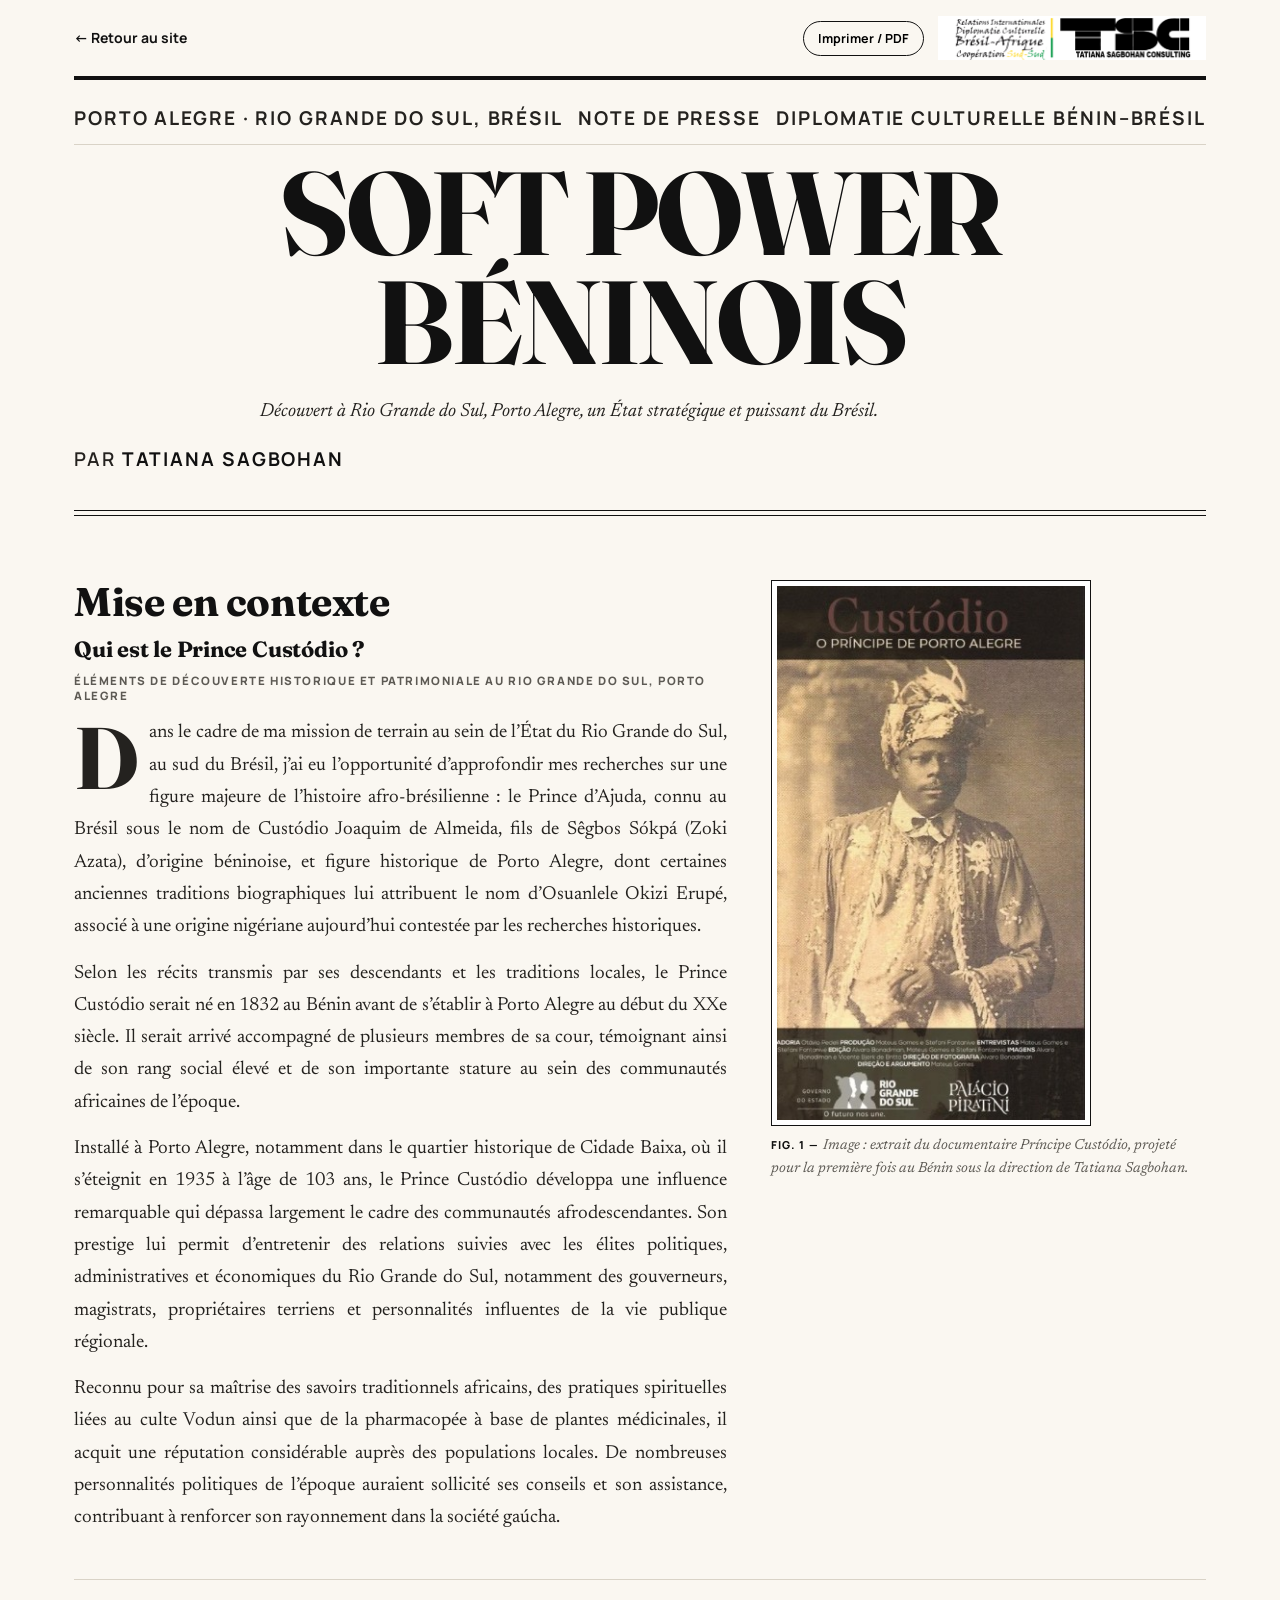
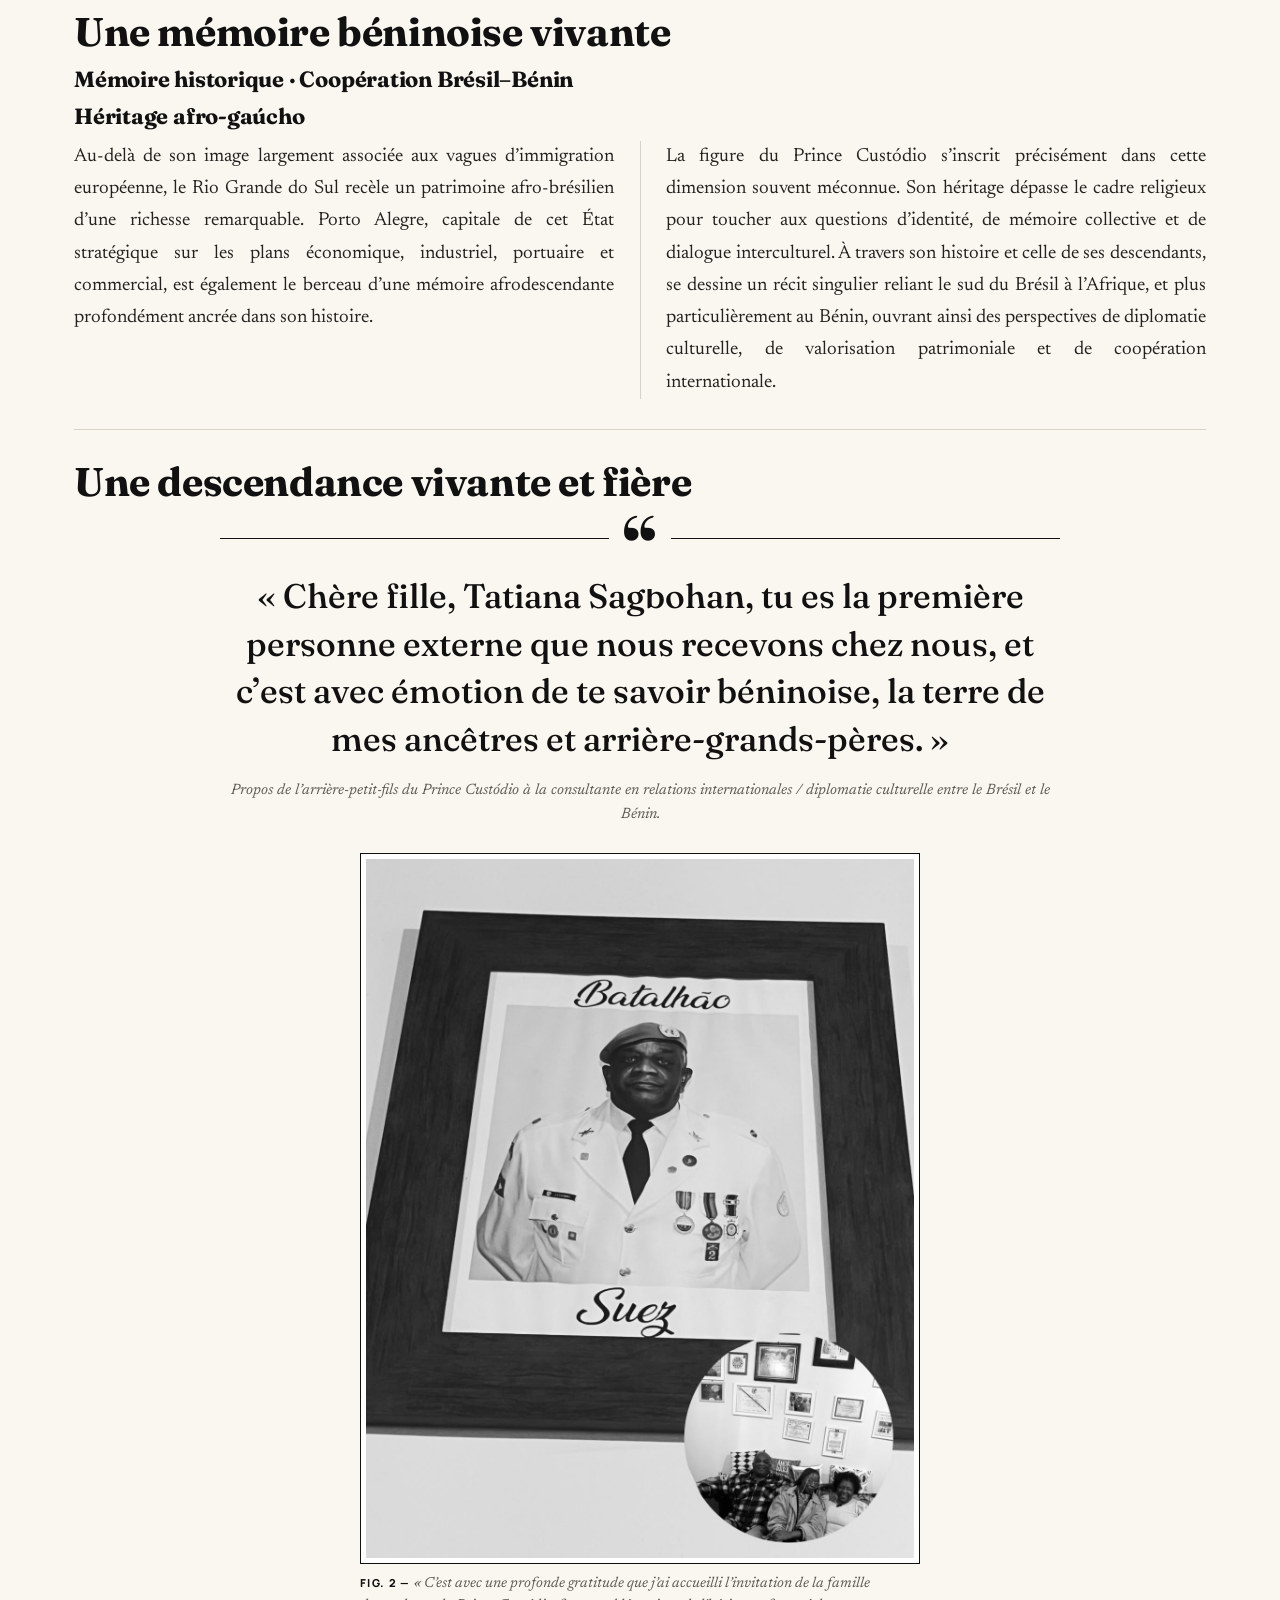
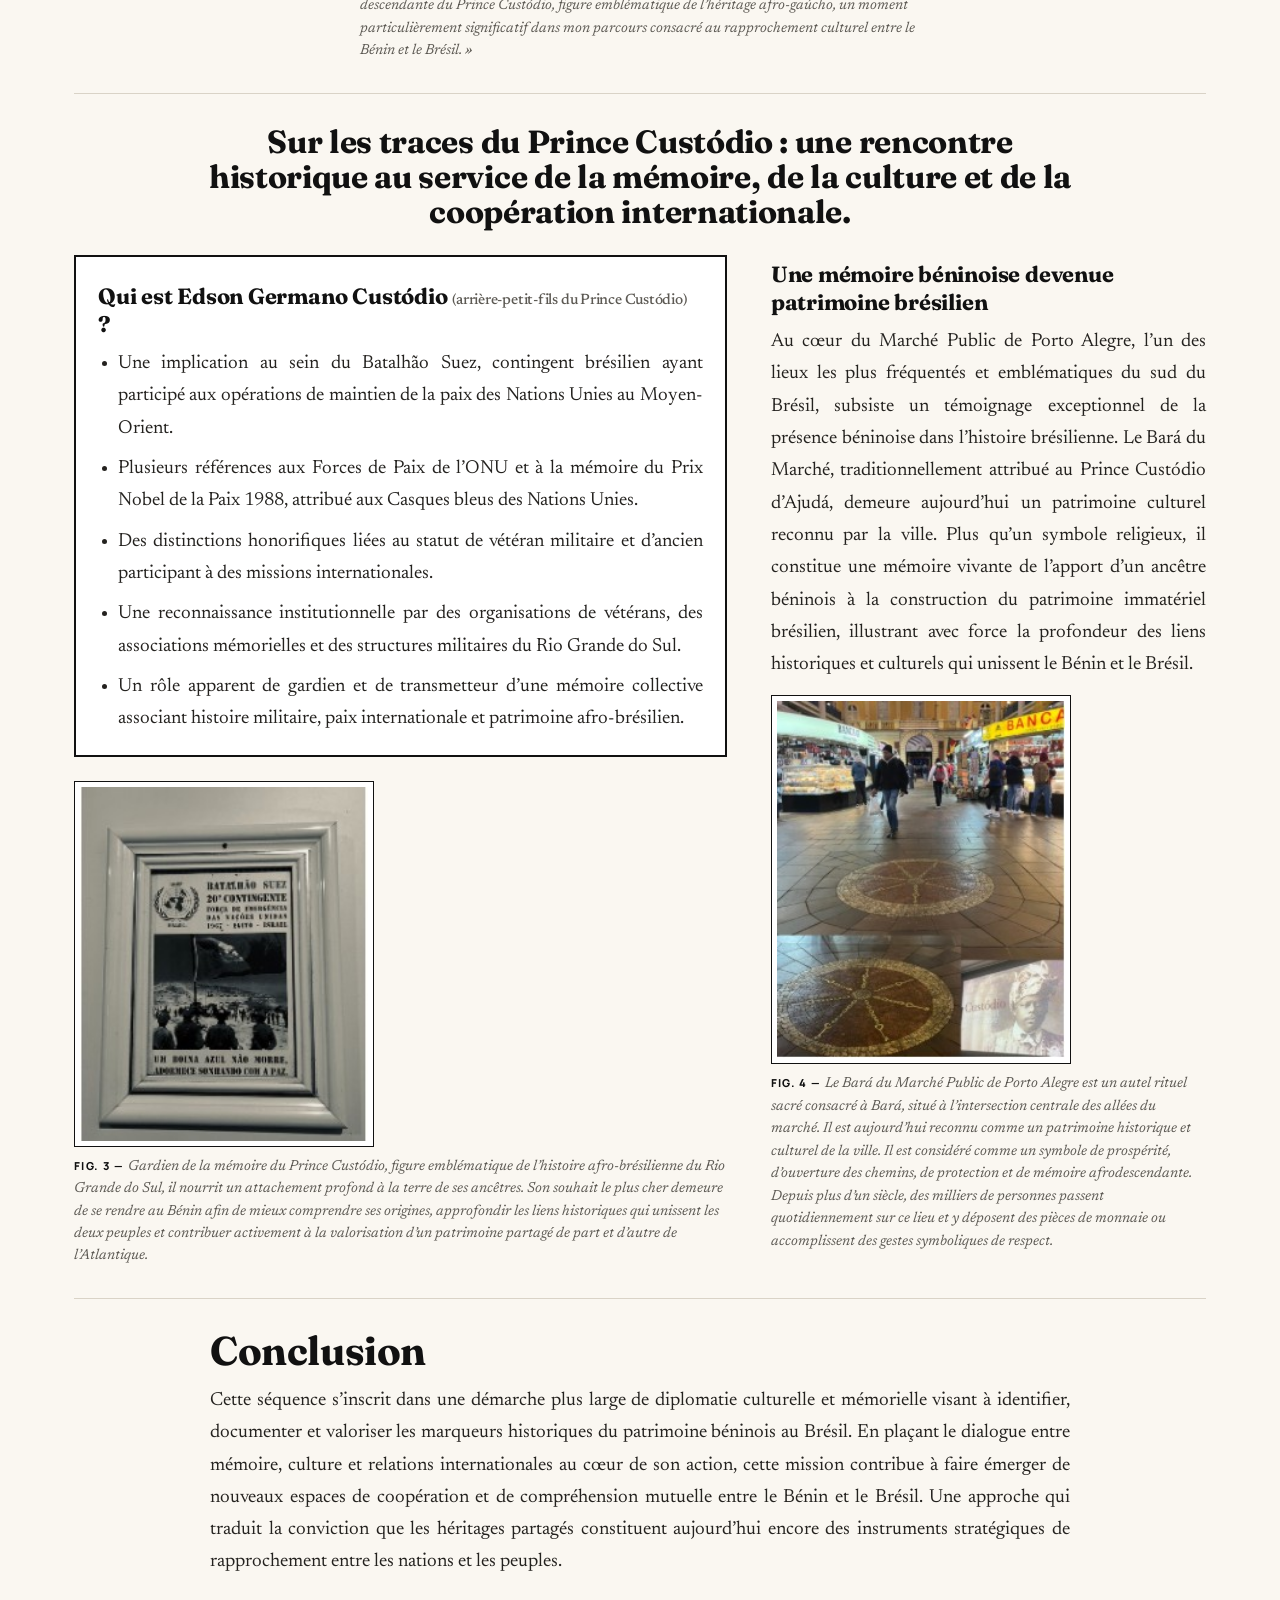
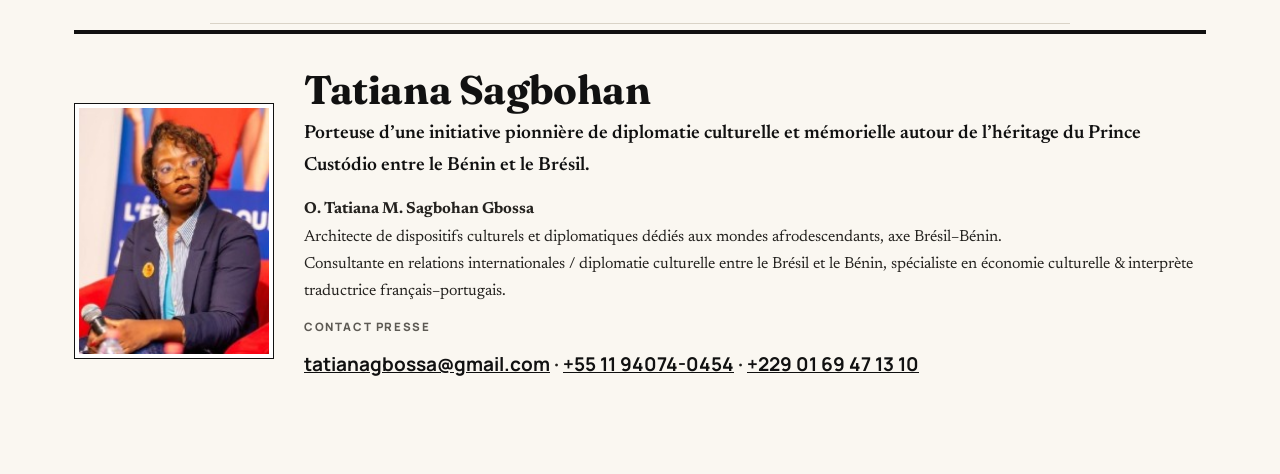
==== site/note-soft-power-beninois.html @ ebc2f32f "Site : logos partenaires, portraits et note de presse - Partenariats : section restructurée (FinAB e" ====
<!doctype html>
<html lang="fr">
<head>
<meta charset="utf-8">
<meta name="viewport" content="width=device-width,initial-scale=1">
<title>Soft power béninois — Note de presse · Tatiana Sagbohan Consulting</title>
<meta name="description" content="Découvert à Rio Grande do Sul, Porto Alegre, un État stratégique et puissant du Brésil : sur les traces du Prince Custódio d’Ajudá.">
<link rel="icon" href="assets/logo.png">
<link rel="preconnect" href="https://fonts.googleapis.com">
<link rel="preconnect" href="https://fonts.gstatic.com" crossorigin>
<link href="https://fonts.googleapis.com/css2?family=Fraunces:opsz,wght@9..144,500;9..144,700&family=Manrope:wght@400;500;600;700;800&family=Newsreader:ital,opsz,wght@0,6..72,400;0,6..72,500;0,6..72,600;1,6..72,400&display=swap" rel="stylesheet">
<link rel="stylesheet" href="style.css">
<link rel="stylesheet" href="note.css">
</head>
<body class="paper-page">
<div id="rp"></div>
<div class="paper-bar">
  <a href="index.html#notes" class="back">← Retour au site</a>
  <button type="button" class="pdf" onclick="window.print()">Imprimer / PDF</button>
  <a href="index.html" class="logo"><img src="assets/logo.png" alt="Tatiana Sagbohan Consulting"></a>
</div>

<main class="paper">
  <div class="p-head">
    <p class="p-dateline"><span>Porto Alegre · Rio Grande do Sul, Brésil</span><span>Note de presse</span><span>Diplomatie culturelle Bénin–Brésil</span></p>
    <h1>Soft power béninois</h1>
    <p class="p-sub">Découvert à Rio Grande do Sul, Porto Alegre, un État stratégique et puissant du Brésil.</p>
    <p class="p-by">Par <b>Tatiana Sagbohan</b></p>
  </div>

  <section class="p-sec p-split">
    <div class="p-col">
      <h2>Mise en contexte</h2>
      <h3>Qui est le Prince Custódio ?</h3>
      <p class="p-label">Éléments de découverte historique et patrimoniale au Rio Grande do Sul, Porto Alegre</p>
      <p>Dans le cadre de ma mission de terrain au sein de l’État du Rio Grande do Sul, au sud du Brésil, j’ai eu l’opportunité d’approfondir mes recherches sur une figure majeure de l’histoire afro-brésilienne : le Prince d’Ajuda, connu au Brésil sous le nom de Custódio Joaquim de Almeida, fils de Sêgbos Sókpá (Zoki Azata), d’origine béninoise, et figure historique de Porto Alegre, dont certaines anciennes traditions biographiques lui attribuent le nom d’Osuanlele Okizi Erupé, associé à une origine nigériane aujourd’hui contestée par les recherches historiques.</p>
      <p>Selon les récits transmis par ses descendants et les traditions locales, le Prince Custódio serait né en 1832 au Bénin avant de s’établir à Porto Alegre au début du XXe siècle. Il serait arrivé accompagné de plusieurs membres de sa cour, témoignant ainsi de son rang social élevé et de son importante stature au sein des communautés africaines de l’époque.</p>
      <p>Installé à Porto Alegre, notamment dans le quartier historique de Cidade Baixa, où il s’éteignit en 1935 à l’âge de 103 ans, le Prince Custódio développa une influence remarquable qui dépassa largement le cadre des communautés afrodescendantes. Son prestige lui permit d’entretenir des relations suivies avec les élites politiques, administratives et économiques du Rio Grande do Sul, notamment des gouverneurs, magistrats, propriétaires terriens et personnalités influentes de la vie publique régionale.</p>
      <p>Reconnu pour sa maîtrise des savoirs traditionnels africains, des pratiques spirituelles liées au culte Vodun ainsi que de la pharmacopée à base de plantes médicinales, il acquit une réputation considérable auprès des populations locales. De nombreuses personnalités politiques de l’époque auraient sollicité ses conseils et son assistance, contribuant à renforcer son rayonnement dans la société gaúcha.</p>
    </div>
    <figure class="p-fig">
      <img src="assets/img/presse/custodio-affiche.jpg" style="max-width:320px" alt="Affiche du documentaire « Custódio, o Príncipe de Porto Alegre »">
      <figcaption>Image : extrait du documentaire <em>Príncipe Custódio</em>, projeté pour la première fois au Bénin sous la direction de Tatiana Sagbohan.</figcaption>
    </figure>
  </section>

  <section class="p-sec">
    <h2>Une mémoire béninoise vivante</h2>
    <h3>Mémoire historique · Coopération Brésil–Bénin</h3>
    <h3>Héritage afro-gaúcho</h3>
    <div class="p-cols2">
      <p>Au-delà de son image largement associée aux vagues d’immigration européenne, le Rio Grande do Sul recèle un patrimoine afro-brésilien d’une richesse remarquable. Porto Alegre, capitale de cet État stratégique sur les plans économique, industriel, portuaire et commercial, est également le berceau d’une mémoire afrodescendante profondément ancrée dans son histoire.</p>
      <p>La figure du Prince Custódio s’inscrit précisément dans cette dimension souvent méconnue. Son héritage dépasse le cadre religieux pour toucher aux questions d’identité, de mémoire collective et de dialogue interculturel. À travers son histoire et celle de ses descendants, se dessine un récit singulier reliant le sud du Brésil à l’Afrique, et plus particulièrement au Bénin, ouvrant ainsi des perspectives de diplomatie culturelle, de valorisation patrimoniale et de coopération internationale.</p>
    </div>
  </section>

  <section class="p-sec p-quote-sec">
    <h2>Une descendance vivante et fière</h2>
    <blockquote>
      « Chère fille, Tatiana Sagbohan, tu es la première personne externe que nous recevons chez nous, et c’est avec émotion de te savoir béninoise, la terre de mes ancêtres et arrière-grands-pères. »
      <cite>Propos de l’arrière-petit-fils du Prince Custódio à la consultante en relations internationales / diplomatie culturelle entre le Brésil et le Bénin.</cite>
    </blockquote>
    <figure class="p-fig wide">
      <img src="assets/img/presse/batalhao-suez.jpg" alt="Portrait du Batalhão Suez et famille descendante du Prince Custódio">
      <figcaption>« C’est avec une profonde gratitude que j’ai accueilli l’invitation de la famille descendante du Prince Custódio, figure emblématique de l’héritage afro-gaúcho, un moment particulièrement significatif dans mon parcours consacré au rapprochement culturel entre le Bénin et le Brésil. »</figcaption>
    </figure>
  </section>

  <section class="p-sec">
    <h2 class="long">Sur les traces du Prince Custódio : une rencontre historique au service de la mémoire, de la culture et de la coopération internationale.</h2>
    <div class="p-split">
      <div class="p-col"><div class="p-box">
        <h3>Qui est Edson Germano Custódio <small>(arrière-petit-fils du Prince Custódio)</small> ?</h3>
        <ul>
          <li>Une implication au sein du Batalhão Suez, contingent brésilien ayant participé aux opérations de maintien de la paix des Nations Unies au Moyen-Orient.</li>
          <li>Plusieurs références aux Forces de Paix de l’ONU et à la mémoire du Prix Nobel de la Paix 1988, attribué aux Casques bleus des Nations Unies.</li>
          <li>Des distinctions honorifiques liées au statut de vétéran militaire et d’ancien participant à des missions internationales.</li>
          <li>Une reconnaissance institutionnelle par des organisations de vétérans, des associations mémorielles et des structures militaires du Rio Grande do Sul.</li>
          <li>Un rôle apparent de gardien et de transmetteur d’une mémoire collective associant histoire militaire, paix internationale et patrimoine afro-brésilien.</li>
        </ul></div>
        <figure class="p-fig">
          <img src="assets/img/presse/bara-cadre.jpg" style="max-width:300px" alt="Cadre du Batalhão Suez, 20e contingent, Force d’urgence des Nations Unies">
          <figcaption>Gardien de la mémoire du Prince Custódio, figure emblématique de l’histoire afro-brésilienne du Rio Grande do Sul, il nourrit un attachement profond à la terre de ses ancêtres. Son souhait le plus cher demeure de se rendre au Bénin afin de mieux comprendre ses origines, approfondir les liens historiques qui unissent les deux peuples et contribuer activement à la valorisation d’un patrimoine partagé de part et d’autre de l’Atlantique.</figcaption>
        </figure>
      </div>
      <div class="p-col">
        <h3>Une mémoire béninoise devenue patrimoine brésilien</h3>
        <p>Au cœur du Marché Public de Porto Alegre, l’un des lieux les plus fréquentés et emblématiques du sud du Brésil, subsiste un témoignage exceptionnel de la présence béninoise dans l’histoire brésilienne. Le Bará du Marché, traditionnellement attribué au Prince Custódio d’Ajudá, demeure aujourd’hui un patrimoine culturel reconnu par la ville. Plus qu’un symbole religieux, il constitue une mémoire vivante de l’apport d’un ancêtre béninois à la construction du patrimoine immatériel brésilien, illustrant avec force la profondeur des liens historiques et culturels qui unissent le Bénin et le Brésil.</p>
        <figure class="p-fig">
          <img src="assets/img/presse/marche-porto-alegre.jpg" style="max-width:300px" alt="Sol du Marché Public de Porto Alegre, au centre duquel se trouve le Bará">
          <figcaption>Le Bará du Marché Public de Porto Alegre est un autel rituel sacré consacré à Bará, situé à l’intersection centrale des allées du marché. Il est aujourd’hui reconnu comme un patrimoine historique et culturel de la ville. Il est considéré comme un symbole de prospérité, d’ouverture des chemins, de protection et de mémoire afrodescendante. Depuis plus d’un siècle, des milliers de personnes passent quotidiennement sur ce lieu et y déposent des pièces de monnaie ou accomplissent des gestes symboliques de respect.</figcaption>
        </figure>
      </div>
    </div>
  </section>

  <section class="p-sec p-concl">
    <h2>Conclusion</h2>
    <p>Cette séquence s’inscrit dans une démarche plus large de diplomatie culturelle et mémorielle visant à identifier, documenter et valoriser les marqueurs historiques du patrimoine béninois au Brésil. En plaçant le dialogue entre mémoire, culture et relations internationales au cœur de son action, cette mission contribue à faire émerger de nouveaux espaces de coopération et de compréhension mutuelle entre le Bénin et le Brésil. Une approche qui traduit la conviction que les héritages partagés constituent aujourd’hui encore des instruments stratégiques de rapprochement entre les nations et les peuples.</p>
  </section>

  <div class="p-sign">
    <img src="assets/img/presse/tatiana-portrait.jpg" alt="Tatiana Sagbohan">
    <div>
      <h2>Tatiana Sagbohan</h2>
      <p class="p-role">Porteuse d’une initiative pionnière de diplomatie culturelle et mémorielle autour de l’héritage du Prince Custódio entre le Bénin et le Brésil.</p>
      <p class="p-bio"><b>O. Tatiana M. Sagbohan Gbossa</b><br>
      Architecte de dispositifs culturels et diplomatiques dédiés aux mondes afrodescendants, axe Brésil–Bénin.<br>
      Consultante en relations internationales / diplomatie culturelle entre le Brésil et le Bénin, spécialiste en économie culturelle &amp; interprète traductrice français–portugais.</p>
      <p class="p-label">Contact presse</p>
      <p class="p-contact"><a href="mailto:tatianagbossa@gmail.com">tatianagbossa@gmail.com</a> · <a href="tel:+5511940740454">+55 11 94074-0454</a> · <a href="tel:+2290169471310">+229 01 69 47 13 10</a></p>
    </div>
  </div>
</main>
<div id="lb" hidden><img alt=""><button type="button" aria-label="Fermer">×</button></div>
<script>
(function(){
  var lb=document.getElementById('lb'),im=lb.querySelector('img');
  document.querySelectorAll('.p-fig img').forEach(function(i){
    i.addEventListener('click',function(){im.src=i.src;im.alt=i.alt;lb.hidden=false;document.body.style.overflow='hidden';});
  });
  function close(){lb.hidden=true;document.body.style.overflow='';}
  lb.addEventListener('click',close);
  addEventListener('keydown',function(e){if(e.key==='Escape')close();});
  var rp=document.getElementById('rp');
  addEventListener('scroll',function(){var h=document.documentElement;rp.style.width=(h.scrollTop/(h.scrollHeight-h.clientHeight)*100)+'%';},{passive:true});
})();
</script>
</body>
</html>
---- site/style.css ----
/* ── Palette : noir & blanc ──────────────────────────────────
   --gold / --on-gold : accent sur fond sombre     --acc / --on-acc : accent selon le contexte
   -------------------------------------------------------------------------- */
:root{
 --ink:#0a0a0a;--forest:#0a0a0a;--forest2:#000;
 --gold:#fff;--on-gold:#0a0a0a;
 --acc-l:#0a0a0a;--on-acc-l:#fff;
 --acc:var(--acc-l);--on-acc:var(--on-acc-l);
 --green:#3b3b3b;
 --ivory:#fff;--tint:#f3f3f3;--muted:#5a5a5a;--line:#e3e3e3;
 --soft:#d4d4d4;--soft2:#b9b9b9;--soft3:#a3a3a3;--line-dark:#262626;
 --veil:0,0,0;--hdr:rgba(255,255,255,.92);--hov:#e8e8e8;
 --atl1:#f4f4f4;--atl2:#dcdcdc;--glow:rgba(0,0,0,.4);--focus:rgba(0,0,0,.12);
 --r:22px;--shadow:0 20px 50px -20px rgba(0,0,0,.38)
}
/* contextes sombres : l'accent devient clair */
.hero,section.dark,.vision,.contact,footer,header:not(.solid){--acc:var(--gold);--on-acc:var(--on-gold)}
form{--acc:var(--acc-l);--on-acc:var(--on-acc-l)}

*{box-sizing:border-box;margin:0;padding:0}
html{scroll-behavior:smooth}
body{font-family:'Manrope',system-ui,sans-serif;background:var(--ivory);color:var(--ink);line-height:1.7;font-size:17px;overflow-x:hidden}
h1,h2,h3{font-family:'Fraunces',Georgia,serif;font-weight:700;line-height:1.1;letter-spacing:-.01em}
a{color:inherit}img{display:block;max-width:100%}
[data-lucide],.lucide{width:1.15em;height:1.15em;stroke-width:1.8;flex:none}
.wrap{max-width:1180px;margin:0 auto;padding:0 24px}
#progress{position:fixed;top:0;left:0;height:3px;width:0;background:#fff;mix-blend-mode:difference;z-index:100}

/* header */
header{position:fixed;top:0;left:0;right:0;z-index:90;transition:.35s}
header .bar{display:flex;align-items:center;justify-content:space-between;gap:12px;max-width:1440px;margin:0 auto;padding:16px 24px;transition:.35s}
header .logo{flex:none;display:block}
header .logo img{height:42px;width:auto;max-width:none;object-fit:contain;background:#fff;padding:5px 10px;border-radius:10px;transition:.35s}
header.solid{background:var(--hdr);backdrop-filter:blur(14px);box-shadow:0 1px 0 var(--line)}
header.solid .bar{padding-top:8px;padding-bottom:8px}
header nav ul{display:flex;gap:0;list-style:none}
header nav a{display:block;white-space:nowrap;text-decoration:none;font-size:13px;font-weight:600;padding:8px 8px;border-radius:30px;color:#fff;transition:.25s}
header.solid nav a{color:var(--ink)}
header nav a:hover{background:var(--acc);color:var(--on-acc)}
header .right{display:flex;align-items:center;gap:12px;flex:none}
.lang{display:flex;background:rgba(255,255,255,.14);border-radius:30px;padding:3px}
header.solid .lang{background:var(--tint)}
.lang button{border:0;background:none;padding:5px 11px;border-radius:30px;font:700 12px 'Manrope';cursor:pointer;color:#fff;transition:.25s}
header.solid .lang button{color:var(--ink)}
.lang button.on{background:var(--acc);color:var(--on-acc)!important}
.menu-btn{display:none;border:0;background:var(--acc);color:var(--on-acc);width:40px;height:40px;border-radius:12px;cursor:pointer;align-items:center;justify-content:center}

/* buttons */
.btn{display:inline-flex;align-items:center;gap:10px;padding:15px 28px;border-radius:50px;font-weight:700;font-size:15px;text-decoration:none;border:2px solid transparent;cursor:pointer;font-family:inherit;transition:.3s;margin:0 10px 10px 0}
.btn.sm{padding:9px 18px;font-size:13px;margin:0}
.btn.gold{background:var(--acc);color:var(--on-acc)}
.btn.gold:hover{transform:translateY(-3px);box-shadow:0 12px 28px -8px var(--glow)}
.btn.gold:hover [data-lucide="arrow-right"]{transform:translateX(4px)}
.btn [data-lucide]{transition:.3s}
.btn.ghost{border-color:rgba(255,255,255,.4);color:#fff}
.btn.ghost:hover{background:#fff;color:#0a0a0a}
.btn.line{border-color:var(--ink);color:var(--ink)}
.btn.line:hover{background:var(--ink);color:#fff}

/* reveal */
.rv{opacity:0;transform:translateY(34px);transition:opacity .9s cubic-bezier(.2,.7,.2,1),transform .9s cubic-bezier(.2,.7,.2,1)}
.rv.in{opacity:1;transform:none}
.d1{transition-delay:.12s}.d2{transition-delay:.24s}.d3{transition-delay:.36s}.d4{transition-delay:.48s}

/* crédits photo */
.credit{position:absolute;right:10px;bottom:10px;z-index:3;display:inline-flex;gap:6px;align-items:center;max-width:calc(100% - 20px);padding:4px 10px;border-radius:20px;background:rgba(0,0,0,.66);color:#fff;font:600 11px/1.35 'Manrope';backdrop-filter:blur(4px);pointer-events:none}
.credit [data-lucide]{width:12px;height:12px}
/* crédit pas encore renseigné : badge masqué (à compléter quand la cliente fournit le crédit) */
.credit.todo-cr{display:none}
.credit.corner{right:18px;bottom:14px}

/* hero */
.hero{position:relative;min-height:100vh;background:linear-gradient(105deg,rgba(var(--veil),.96) 0%,rgba(var(--veil),.88) 55%,rgba(var(--veil),.74) 100%),url(assets/img/tatiana-assise.jpg) center 8%/cover no-repeat;color:#fff;display:flex;align-items:center;padding:130px 0 90px;overflow:hidden}
.hero .blob{position:absolute;border-radius:50%;filter:blur(70px);opacity:.5;animation:float 14s ease-in-out infinite}
.blob.b1{width:420px;height:420px;background:var(--gold);left:-120px;top:20%;opacity:.14}
.blob.b2{width:360px;height:360px;background:var(--green);right:-80px;bottom:-60px;animation-delay:-6s;opacity:.35}
.grain{position:absolute;inset:0;background-image:radial-gradient(rgba(255,255,255,.06) 1px,transparent 1px);background-size:26px 26px;mask-image:linear-gradient(#000,transparent 85%)}
.hero-grid{position:relative;display:grid;grid-template-columns:1fr 1fr;gap:50px;align-items:center}
.kick{display:inline-flex;align-items:center;gap:10px;background:rgba(255,255,255,.1);border:1px solid rgba(255,255,255,.2);padding:8px 18px;border-radius:40px;font-size:13px;font-weight:600;letter-spacing:.04em;margin-bottom:26px;color:var(--gold)}
.hero h1{font-size:clamp(36px,4.6vw,60px);margin-bottom:24px}
.hero .lead{font-size:19px;color:var(--soft);max-width:560px;margin-bottom:34px}
.worlds{display:flex;flex-wrap:wrap;gap:8px;margin-top:30px}
.worlds span{font-size:13px;font-weight:600;padding:6px 14px;border:1px solid rgba(255,255,255,.25);border-radius:30px;color:var(--soft)}
.hero-visual{position:relative;justify-self:center;width:min(100%,540px)}
.arch{position:relative;aspect-ratio:16/11;border-radius:999px 999px 28px 28px;overflow:hidden;border:6px solid var(--gold);box-shadow:var(--shadow);background:#222}
.arch img{width:100%;height:122%;margin-top:-6%;object-fit:cover;object-position:50% 38%;filter:grayscale(1) contrast(1.05)}
.ring{position:absolute;left:-30px;top:30px;width:120px;height:120px;border-radius:50%;background:var(--acc);color:var(--on-acc);display:grid;place-items:center;animation:spin 22s linear infinite}
.ring svg{position:absolute;inset:6px;width:calc(100% - 12px)}
.ring text{font:700 12.5px 'Manrope';letter-spacing:.09em;fill:var(--on-acc)}
.ring .lucide{position:absolute;left:50%;top:50%;margin:-14px 0 0 -14px;width:28px!important;height:28px!important;animation:spin 22s linear infinite reverse}
.arch .credit{left:50%;right:auto;transform:translateX(-50%);bottom:14px}
.float{position:absolute;display:flex;align-items:center;gap:10px;background:#fff;color:#0a0a0a;padding:12px 18px;border-radius:16px;font-weight:700;font-size:14px;box-shadow:var(--shadow)}
.float [data-lucide]{color:var(--green)}
.f1{right:-26px;top:70px;animation:float 6s ease-in-out infinite}
.f2{right:10px;bottom:-20px;animation:float 7s ease-in-out -3s infinite}
.scroll-hint{position:absolute;bottom:22px;left:50%;transform:translateX(-50%);color:var(--gold);animation:bob 1.8s ease-in-out infinite}
@keyframes float{50%{transform:translateY(-18px)}}
@keyframes bob{50%{transform:translate(-50%,8px)}}
@keyframes spin{to{transform:rotate(360deg)}}

/* marquee */
.marquee{background:var(--acc);color:var(--on-acc);overflow:hidden;white-space:nowrap;padding:16px 0;font-family:'Fraunces',serif;font-weight:700;font-size:22px}
.track{display:inline-flex;gap:0;animation:marq 38s linear infinite}
.track span{padding:0 28px;display:inline-flex;align-items:center;gap:28px}
.track span::after{content:"✦";font-size:16px}
@keyframes marq{to{transform:translateX(-50%)}}

/* stats */
.stats{padding:70px 0;background:#fff}
.grid4{display:grid;grid-template-columns:repeat(4,1fr);gap:20px}
.stat{text-align:center;padding:10px}
.stat [data-lucide]{width:32px;height:32px;color:var(--green);margin-bottom:6px}
.stat b{display:block;font:700 clamp(42px,5vw,64px)/1 'Fraunces',serif;color:var(--forest)}
.stat span{color:var(--muted);font-weight:600;font-size:15px}

/* sections */
section{padding:110px 0;position:relative}
section.tint{background:var(--tint)}
section.dark{background:linear-gradient(160deg,var(--forest),var(--forest2));color:#fff}
.eyebrow{display:flex;align-items:center;gap:14px;margin-bottom:18px;font-weight:700;font-size:13px;letter-spacing:.14em;text-transform:uppercase;color:var(--green)}
.eyebrow span{display:inline-grid;place-items:center;width:38px;height:38px;border-radius:50%;background:var(--acc);color:var(--on-acc);letter-spacing:0}
.eyebrow em{font-style:normal}
.eyebrow.light{color:var(--gold)}
h2{font-size:clamp(32px,4.2vw,54px);max-width:880px;margin-bottom:20px}
.intro{max-width:720px;font-size:18px;color:var(--muted);margin-bottom:44px}
.dark .intro{color:var(--soft2)}
.two{display:grid;grid-template-columns:1fr 1fr;gap:70px;align-items:center}
.two.rev{grid-template-columns:1.05fr .95fr}

/* about */
.photo-stack{position:relative;padding:0 0 30px}
.photo-stack figure{position:relative;overflow:hidden;border-radius:var(--r);box-shadow:var(--shadow)}
.photo-stack figure img{width:100%;height:100%;object-fit:cover}
.photo-stack .p1{width:100%;max-width:520px;aspect-ratio:4/5}
.photo-stack .p1 img{object-position:42% 50%}
.photo-stack .tag{position:absolute;left:-14px;top:36px;z-index:4;background:var(--forest);color:#fff;padding:12px 20px;border-radius:14px;display:flex;gap:10px;align-items:center;font-weight:700;font-size:14px;box-shadow:var(--shadow);animation:float 7s ease-in-out infinite;border:1px solid #333}
.tag [data-lucide]{color:var(--gold)}
.ic-list{display:flex;flex-wrap:wrap;gap:10px;margin:0 0 26px}
.ic-list span{display:inline-flex;align-items:center;gap:9px;background:#fff;border:1px solid var(--line);padding:9px 16px;border-radius:40px;font-size:14.5px;font-weight:600;transition:.3s}
.ic-list span:hover{background:var(--forest);color:#fff;transform:translateY(-3px)}
.ic-list span [data-lucide]{color:var(--green)}
.ic-list span:hover [data-lucide]{color:var(--gold)}
.note{display:flex;gap:16px;background:var(--forest);color:var(--soft);padding:24px;border-radius:var(--r);margin:12px 0 20px}
.note [data-lucide]{color:var(--gold);width:30px;height:30px}
.note p{font-size:16px}

/* cards */
.cards{display:grid;grid-template-columns:repeat(auto-fill,minmax(250px,1fr));gap:20px;position:relative}
.cards.small{grid-template-columns:repeat(auto-fill,minmax(200px,1fr));gap:16px;margin-bottom:10px}
.card{position:relative;background:#fff;border:1px solid var(--line);border-radius:var(--r);padding:28px 24px;overflow:hidden;transition:.4s cubic-bezier(.2,.7,.2,1);opacity:0;transform:translateY(34px)}
.card.in{opacity:1;transform:none}
.card:hover{transform:translateY(-8px);box-shadow:var(--shadow);border-color:var(--acc)}
.card::before{content:"";position:absolute;left:0;top:0;width:100%;height:4px;background:linear-gradient(90deg,var(--acc),var(--green));transform:scaleX(0);transform-origin:left;transition:.5s}
.card:hover::before{transform:scaleX(1)}
.card .ico{display:grid;place-items:center;width:54px;height:54px;border-radius:16px;background:var(--forest);color:var(--gold);margin-bottom:18px;transition:.4s}
.card:hover .ico{background:var(--acc);color:var(--on-acc);transform:rotate(-8deg) scale(1.08)}
.card .ico [data-lucide]{width:26px;height:26px}
.card .num{position:absolute;right:20px;top:14px;font:700 40px 'Fraunces',serif;color:var(--tint)}
.card h3{font-size:19px;line-height:1.25;margin-bottom:8px;position:relative}
.card p{font-size:14.5px;color:var(--muted)}
.cards.small .card{padding:20px 18px;display:flex;align-items:center;gap:14px}
.cards.small .card .ico{width:44px;height:44px;margin:0;border-radius:13px}
.cards.small .card .ico [data-lucide]{width:21px;height:21px}
.cards.small .card h3{font-size:15px;margin:0;font-family:'Manrope';font-weight:700}
.cards.small .card .num{display:none}

/* vision / contact bg */
.vision,.contact{color:#fff;overflow:hidden;padding:150px 0}
.vision .bg,.contact .bg{position:absolute;inset:-12% 0;background-size:cover;background-position:center;filter:grayscale(1)}
.vision .veil,.contact .veil{position:absolute;inset:0;background:linear-gradient(120deg,rgba(var(--veil),.93),rgba(var(--veil),.66))}
.vision .wrap,.contact .wrap{position:relative}
.quote{font:500 clamp(26px,3.5vw,44px)/1.3 'Fraunces',serif;max-width:900px;padding-left:30px;border-left:6px solid var(--gold);margin-bottom:34px}
.corridor{display:flex;gap:12px;align-items:center;font-size:20px;font-weight:700;color:var(--gold);margin-bottom:26px}
.pills{display:flex;flex-wrap:wrap;gap:10px}
.pills span{padding:9px 20px;border-radius:40px;border:1px solid rgba(255,255,255,.35);font-weight:600;font-size:14.5px;backdrop-filter:blur(6px);background:rgba(255,255,255,.08)}

/* atlantic */
.atlantic{position:relative;display:grid;grid-template-columns:1fr 1.1fr 1fr;align-items:center;gap:0;margin:20px 0 54px;padding:30px;background:linear-gradient(180deg,var(--atl1),var(--atl2));border-radius:36px}
.end{position:relative;border-radius:26px;overflow:hidden;aspect-ratio:4/3;box-shadow:var(--shadow)}
.end img{width:100%;height:100%;object-fit:cover;object-position:50% 50%;transition:1.2s}
.end:hover img{transform:scale(1.08)}
.end figcaption.cap{position:absolute;left:14px;bottom:14px;background:var(--acc);color:var(--on-acc);padding:4px 16px;border-radius:30px;font-weight:800;font-size:14px}
.route{width:100%;height:140px}
.route path{stroke:var(--acc);stroke-dashoffset:0;animation:dash 14s linear infinite}
@keyframes dash{to{stroke-dashoffset:-300}}
.ship{position:absolute;left:50%;top:18%;width:38px!important;height:38px!important;color:var(--forest);animation:sail 9s ease-in-out infinite}
@keyframes sail{0%{transform:translate(-120px,40px) rotate(-14deg)}50%{transform:translate(-20px,-14px)}100%{transform:translate(90px,40px) rotate(14deg)}}
.sub{margin:42px 0 14px;font-weight:700;color:var(--green)}
.cities{display:flex;flex-wrap:wrap;gap:12px}
.cities span{display:inline-flex;align-items:center;gap:8px;font-family:'Fraunces',serif;font-size:19px;font-weight:700;padding:10px 20px;border-radius:50px;background:var(--forest);color:#fff;transition:.3s}
.cities span:hover{background:var(--acc);color:var(--on-acc);transform:scale(1.05)}
.cities [data-lucide]{color:var(--gold)}.cities span:hover [data-lucide]{color:var(--on-acc)}

/* afro */
.routes{display:flex;flex-wrap:wrap;gap:10px;margin-bottom:26px}
.routes span{display:inline-flex;align-items:center;gap:8px;background:var(--forest);color:#fff;border-radius:12px;padding:9px 14px;font-weight:700;font-size:14px}
.routes [data-lucide]{color:var(--gold)}

/* observatoire / invest */
.obs,.invest{display:grid;grid-template-columns:.8fr 1.2fr;gap:44px;align-items:start}
.obs-img,.inv-img{position:relative;display:grid;gap:16px}
.obs-img figure,.inv-img figure{position:relative;overflow:hidden;border-radius:var(--r);aspect-ratio:16/10}
.obs-img img,.inv-img img{width:100%;height:100%;object-fit:cover}
.obs-img figure:nth-child(2),.inv-img figure:nth-child(2){width:80%;margin-left:auto;margin-top:-50px;border:6px solid var(--forest);aspect-ratio:16/9}
.ic-grid{display:grid;grid-template-columns:repeat(auto-fill,minmax(190px,1fr));gap:12px}
.ic-grid span{display:flex;align-items:center;gap:12px;padding:15px 16px;background:rgba(255,255,255,.07);border:1px solid rgba(255,255,255,.14);border-radius:16px;font-weight:600;font-size:14.5px;transition:.3s}
.ic-grid span:hover{background:var(--acc);color:var(--on-acc);transform:translateY(-4px)}
.ic-grid [data-lucide]{color:var(--gold);width:22px;height:22px}.ic-grid span:hover [data-lucide]{color:var(--on-acc)}
.steps{display:flex;flex-wrap:wrap;margin-top:60px;counter-reset:s}
.steps span{flex:1 1 150px;position:relative;text-align:center;padding:20px 10px;font:700 20px 'Fraunces',serif;background:rgba(255,255,255,.06);border:1px solid rgba(255,255,255,.15);counter-increment:s;transition:.3s}
.steps span::before{content:counter(s);display:block;color:var(--gold);font-size:13px;font-family:'Manrope';margin-bottom:4px}
.steps span:hover{background:var(--acc);color:var(--on-acc)}.steps span:hover::before{color:var(--on-acc)}
.steps span:first-child{border-radius:18px 0 0 18px}.steps span:last-child{border-radius:0 18px 18px 0}

/* projects */
.projects{display:grid;grid-template-columns:repeat(auto-fill,minmax(320px,1fr));gap:26px;align-items:start}
.fiche{background:#fff;border:1px solid var(--line);border-radius:var(--r);overflow:hidden;transition:.4s}
.fiche:hover{transform:translateY(-8px);box-shadow:var(--shadow)}
.fiche .ph{position:relative;height:200px;overflow:hidden}
.fiche .ph img{width:100%;height:100%;object-fit:cover;transition:1s}
.fiche:hover .ph img{transform:scale(1.1)}
/* portrait : affiché en entier, jamais recadré (demande cliente) */
.fiche.portrait .ph{height:auto}
.fiche.portrait .ph img{height:auto;object-fit:contain}
.fiche.portrait:hover .ph img{transform:none}
.chip{position:absolute;left:14px;top:14px;z-index:3;background:var(--acc);color:var(--on-acc);padding:5px 14px;border-radius:30px;font-weight:700;font-size:12.5px;display:inline-flex;gap:6px;align-items:center}
.chip.static{position:static}
.fiche .body{padding:24px}
.fiche h3{font-size:22px;margin-bottom:14px}
.fiche dl{display:grid;grid-template-columns:120px 1fr;gap:6px 14px;font-size:14px}
.fiche dt{font-weight:700;color:var(--green)}
.todo{display:inline-block;background:#fff3c2;border:1px dashed #b58f00;padding:1px 9px;font-size:12.5px;color:#6b5500;border-radius:6px}

/* partners / agenda / publications */
.partners{margin:0 0 70px}
.p-feat-wrap{margin-bottom:34px}
.p-feat-wrap .p-feat{grid-template-columns:170px 1fr;max-width:760px}
.p-group{display:flex;align-items:center;gap:14px;margin:0 0 14px;font:700 11.5px 'Manrope',sans-serif;letter-spacing:.16em;text-transform:uppercase;color:var(--green)}
.p-group::after{content:"";flex:1;height:1px;background:var(--line)}
.p-grid{display:grid;grid-template-columns:repeat(auto-fit,minmax(150px,1fr));gap:16px;margin-bottom:26px}
.p-grid.tight{grid-template-columns:repeat(auto-fill,220px)}
@media(max-width:900px) and (min-width:696px){.p-grid{grid-template-columns:repeat(3,1fr)}}
@media(max-width:695px){.p-grid{grid-template-columns:1fr 1fr}.p-grid.tight{grid-template-columns:1fr 1fr}}
.p-feat{grid-column:span 2;display:grid;grid-template-columns:150px 1fr;gap:20px;align-items:center;padding:14px;background:#fff;border:1px solid var(--line);border-radius:var(--r);transition:.3s}
.p-feat:hover{transform:translateY(-6px);box-shadow:var(--shadow)}
.p-feat .pimg{position:relative;overflow:hidden;border-radius:14px;aspect-ratio:1}
.p-feat .pimg img{width:100%;height:100%;object-fit:cover}
.p-feat h4{font:700 26px 'Fraunces',serif;line-height:1.1;margin:6px 0}
.p-feat p{color:var(--muted);font-size:14.5px}
.p-feat .chip{margin-bottom:4px}
.p-tile{display:grid;place-items:center;gap:6px;min-height:150px;padding:14px;text-align:center;border:1.5px dashed #bdbdbd;border-radius:var(--r);background:rgba(255,255,255,.6);color:var(--muted);font-weight:600;font-size:13.5px}
.p-tile [data-lucide]{width:28px;height:28px;color:var(--green)}
.p-tile.logo{border-style:solid;background:#fff}
.p-tile.logo img{max-width:100%;height:auto;object-fit:contain}
.eco{display:grid;grid-template-columns:.9fr 1.1fr;gap:44px;margin-top:70px;padding:44px;background:#fff;border-radius:30px;border:1px solid var(--line)}
.eco h3{font-size:30px;margin-bottom:12px}.eco p{color:var(--muted);margin-bottom:12px}
.eco .ic-list{margin:0}
.agenda .photo-one{position:relative;overflow:hidden;border-radius:200px 200px var(--r) var(--r);box-shadow:var(--shadow);aspect-ratio:4/5}
.agenda .photo-one img{width:100%;height:100%;object-fit:cover}
.h3{font-size:28px;margin:70px 0 22px}
.award{display:flex;gap:14px;align-items:center}.award [data-lucide]{width:36px;height:36px;color:var(--acc)}
.press{display:grid;grid-template-columns:260px 1fr;gap:34px;align-items:center;margin-top:34px;padding:22px;background:#fff;border:1px solid var(--line);border-radius:var(--r);text-decoration:none;transition:.4s}
.press:hover{transform:translateY(-6px);box-shadow:var(--shadow)}
.press .pw{position:relative;overflow:hidden;border-radius:14px;border:1px solid var(--line);aspect-ratio:3/4}
.press .pw img{width:100%;height:100%;object-fit:cover;object-position:top}
.press h4{font:700 clamp(24px,3vw,34px)/1.15 'Fraunces',serif;margin:12px 0}
.press p{color:var(--muted);max-width:560px}
.press .more{display:inline-flex;gap:8px;align-items:center;margin-top:14px;font-weight:700;color:var(--green)}
.videos{display:grid;grid-template-columns:repeat(auto-fill,minmax(300px,1fr));gap:20px}
.v-card{position:relative;aspect-ratio:16/9;border-radius:var(--r);overflow:hidden;background:#000;box-shadow:var(--shadow)}
.v-card video,.v-card iframe,.v-card img{position:absolute;inset:0;width:100%;height:100%;border:0;object-fit:cover}
.v-card .play{position:absolute;inset:0;display:grid;place-items:center;border:0;background:rgba(0,0,0,.28);color:#fff;cursor:pointer;transition:.3s}
.v-card .play:hover{background:rgba(0,0,0,.1)}
.v-card .play span{display:grid;place-items:center;width:74px;height:74px;border-radius:50%;background:#fff;color:#0a0a0a}
.v-card .play [data-lucide]{width:30px;height:30px}
.v-card .vt{position:absolute;left:14px;top:12px;z-index:2;color:#fff;font-weight:700;font-size:14px;text-shadow:0 1px 6px #000}
.v-card.ph{display:grid;place-items:center;align-content:center;gap:10px;background:rgba(255,255,255,.55);border:1.5px dashed #bdbdbd;box-shadow:none;color:var(--muted);text-align:center;padding:20px}
.v-card.ph [data-lucide]{width:40px;height:40px;color:var(--green)}

/* contact */
.contact .intro{color:var(--soft)}
.doors{display:grid;grid-template-columns:repeat(auto-fill,minmax(250px,1fr));gap:14px;margin-bottom:46px}
.doors a{display:flex;align-items:center;gap:14px;padding:16px 18px;border-radius:18px;background:rgba(255,255,255,.1);border:1px solid rgba(255,255,255,.25);backdrop-filter:blur(8px);text-decoration:none;font-weight:600;font-size:15px;transition:.3s;opacity:0;transform:translateY(30px)}
.doors a.in{opacity:1;transform:none}
.doors a:hover{background:var(--acc);color:var(--on-acc);transform:translateY(-5px)}
.doors a [data-lucide]{color:var(--gold);width:24px;height:24px}.doors a:hover [data-lucide]{color:var(--on-acc)}
.coords{display:flex;flex-wrap:wrap;gap:14px;margin-bottom:30px}
.coords a,.coords span{display:inline-flex;align-items:center;gap:10px;padding:12px 20px;border-radius:50px;background:#fff;color:#0a0a0a;font-weight:700;font-size:15px;text-decoration:none;transition:.3s}
.coords a:hover{background:var(--hov);transform:translateY(-3px)}
.coords [data-lucide]{color:var(--green)}
form{display:grid;gap:14px;max-width:720px;background:rgba(255,255,255,.97);padding:34px;border-radius:28px;color:var(--ink)}
.row{display:grid;grid-template-columns:1fr 1fr;gap:14px}
input,select,textarea{width:100%;padding:15px 18px;border:1.5px solid var(--line);border-radius:14px;font:inherit;background:#fff;color:var(--ink);transition:.25s}
input:focus,select:focus,textarea:focus{outline:0;border-color:var(--ink);box-shadow:0 0 0 4px var(--focus)}
textarea{min-height:130px;resize:vertical}
form .btn{justify-self:start;margin:0}

/* footer */
footer{background:var(--ink);color:var(--soft3);padding:0 0 30px;font-size:14.5px}
footer .flag{height:6px;background:linear-gradient(90deg,var(--gold) 50%,var(--green) 50%);margin-bottom:54px}
.fgrid{display:flex;justify-content:space-between;gap:30px;flex-wrap:wrap;margin-bottom:34px}
.flogo{height:54px;width:auto;max-width:none;object-fit:contain;background:#fff;padding:6px 12px;border-radius:10px;margin-bottom:14px}
footer .links{display:flex;flex-direction:column;gap:10px;align-items:flex-start}
footer .links a{color:var(--gold);text-decoration:none;display:inline-flex;gap:8px;align-items:center}
footer .links span{display:inline-flex;gap:8px;align-items:center}
footer .small{border-top:1px solid var(--line-dark);padding-top:22px;font-size:13px}
footer .small a{color:var(--gold)}

@media(max-width:1380px){
 header nav{display:none;position:absolute;left:12px;right:12px;top:68px;background:var(--ivory);border-radius:20px;padding:12px;box-shadow:var(--shadow)}
 header nav.open{display:block}header nav ul{flex-direction:column}header nav a{color:var(--ink);font-size:14px;padding:10px 12px}
 .menu-btn{display:inline-flex}
}
@media(max-width:980px){
 .btn.sm{display:none}
 .hero-grid,.two,.two.rev,.obs,.invest,.eco{grid-template-columns:1fr;gap:40px}
 .grid4{grid-template-columns:1fr 1fr;row-gap:30px}
 .hero{padding-top:110px}.hero-visual{width:min(92%,480px)}
 .ring{left:-14px;top:10px;width:96px;height:96px}.f1{right:-10px}
 section{padding:80px 0}.vision,.contact{padding:100px 0}
 .atlantic{grid-template-columns:1fr;padding:20px}.route{height:70px;transform:rotate(90deg);width:140px;margin:0 auto}.ship{display:none}
 .row{grid-template-columns:1fr}.fiche dl{grid-template-columns:1fr}
 .steps span:first-child,.steps span:last-child{border-radius:0}
 .press{grid-template-columns:1fr}.press .pw{max-width:300px}
 .p-feat{grid-column:1/-1;grid-template-columns:110px 1fr}
 .p-feat-wrap .p-feat{grid-template-columns:110px 1fr;max-width:none}
 header .logo img{height:36px}header .bar{padding:12px 16px}.lang button{padding:4px 8px}
}
@media(max-width:420px){header .logo img{height:30px}header .right{gap:6px}}
@media(prefers-reduced-motion:reduce){*{animation:none!important;transition:none!important}.rv,.card,.doors a{opacity:1!important;transform:none!important}}

/* légendes explicatives sur les images */
.ex{position:absolute;left:12px;top:12px;z-index:3;max-width:72%;padding:7px 12px;border-radius:12px;background:rgba(0,0,0,.7);color:#fff;font:700 12.5px/1.35 'Manrope';backdrop-filter:blur(4px)}
.photo-stack .ex{top:auto;bottom:46px;font-size:13px}
.end figcaption.cap{display:flex;flex-direction:column;align-items:flex-start;gap:0;line-height:1.25;padding:6px 16px;border-radius:16px}
.end figcaption.cap small{font-weight:600;font-size:11.5px;opacity:.85}
.photo-one{position:relative}
.photo-one .ex{top:auto;bottom:46px}
.afro-full .routes span{font-size:15px;padding:12px 18px}

/* projets : image en attente */
.fiche .ph.empty{display:grid;place-items:center;background:var(--tint);border-bottom:1px dashed #bdbdbd}
.fiche .ph .empty-in{display:grid;justify-items:center;gap:8px;text-align:center;color:var(--muted);font-weight:600;font-size:13.5px;padding:20px}
.fiche .ph .empty-in [data-lucide]{width:30px;height:30px;color:var(--green)}

/* investisseurs : une image cohérente + une vision écrite */
.invest{align-items:start}
.inv-left{position:sticky;top:96px}
.inv-photo{position:relative;overflow:hidden;border-radius:var(--r);aspect-ratio:3/4;box-shadow:var(--shadow)}
.inv-photo img{width:100%;height:100%;object-fit:cover}
.vision-box{display:flex;gap:18px;padding:26px;margin-bottom:26px;border-radius:var(--r);background:rgba(255,255,255,.07);border:1px solid rgba(255,255,255,.18)}
.vision-box [data-lucide]{width:32px;height:32px;color:var(--gold)}
.vision-box h3{font-size:24px;margin-bottom:8px}
.vision-box p{color:var(--soft);font-size:16px}

/* rencontres récentes */
.events{display:grid;grid-template-columns:repeat(auto-fill,minmax(310px,1fr));gap:24px}
.ev{display:flex;flex-direction:column;background:#fff;border:1px solid var(--line);border-radius:var(--r);overflow:hidden;transition:.4s}
.ev:hover{transform:translateY(-8px);box-shadow:var(--shadow)}
.ev .evi{position:relative;aspect-ratio:1/1;overflow:hidden;background:#111}
.ev .evi img{width:100%;height:100%;object-fit:cover;object-position:top;transition:1s}
.ev:hover .evi img{transform:scale(1.05)}
.ev .evb{padding:22px;display:grid;gap:8px;align-content:start}
.ev h4{font:700 20px/1.2 'Fraunces',serif}
.ev .evp{display:flex;gap:8px;align-items:center;font-weight:700;font-size:13.5px;color:var(--green)}
.ev p{color:var(--muted);font-size:14.5px}

/* passages télévisés */
.tv-row{display:grid;grid-template-columns:repeat(auto-fill,minmax(320px,1fr));gap:22px}
.tv{background:#fff;border:1px solid var(--line);border-radius:var(--r);overflow:hidden}
.tv .tvi{position:relative;aspect-ratio:16/9;overflow:hidden;background:#111}
.tv .tvi img{width:100%;height:100%;object-fit:cover}
.tv figcaption{display:grid;gap:4px;padding:18px 20px}
.tv figcaption b{font:700 19px 'Fraunces',serif}
.tv figcaption span{color:var(--muted);font-size:14.5px}

/* distinctions */
.award-ph{display:flex;gap:14px;align-items:flex-start}
.award-ph [data-lucide]{width:36px;height:36px;color:var(--acc);margin-top:2px}
.award-ph .todo{display:block;padding:8px 12px;font-size:13px;line-height:1.45}
.awards{display:grid;grid-template-columns:repeat(auto-fill,minmax(340px,1fr));gap:24px}
.award-card{display:grid;grid-template-columns:200px 1fr;gap:20px;align-items:center;padding:16px;background:#fff;border:1px solid var(--line);border-radius:var(--r)}
.award-card .awi{position:relative;overflow:hidden;border-radius:14px;aspect-ratio:3/4}
.award-card .awi img{width:100%;height:100%;object-fit:cover}
.award-card h4{font:700 22px/1.2 'Fraunces',serif;margin:8px 0}
.award-card p{color:var(--muted);font-size:14.5px}
@media(max-width:700px){.award-card{grid-template-columns:1fr}.award-card .awi{max-width:260px}.inv-left{position:static}}
/* distinction mise en avant (document officiel au format paysage) */
.awards .award-card.land{grid-column:1/-1;grid-template-columns:minmax(0,420px) 1fr;align-items:start;gap:26px}
.award-card.land .awi{aspect-ratio:1170/824;max-width:none}
.award-card.land h4{margin-top:0}
/* le document est un scan : le crédit va en haut pour ne pas masquer signatures et cachet */
.award-card.land .credit{top:10px;bottom:auto}
@media(max-width:700px){.awards .award-card.land{grid-template-columns:1fr}.award-card.land .awi{max-width:100%}}

.end .credit{top:12px;bottom:auto;right:12px}

/* fiches projets : courte description à la place des rubriques */
.fiche .ph{height:230px}
.fiche .ph img{object-position:50% 40%}
.fiche .fd{font-size:14.5px;color:var(--muted);line-height:1.65}
.fiche .fd b{display:block;margin-bottom:8px;color:var(--ink);font-size:15px;line-height:1.45}
.fiche .fq{margin-top:14px;padding-left:14px;border-left:3px solid var(--ink);font:italic 500 16px/1.5 'Fraunces',serif}

/* observatoire : deux images côte à côte, format libre */
.obs{grid-template-columns:1.1fr .9fr}
.obs-img{grid-template-columns:1fr 1fr;align-items:start}
.obs-img figure{aspect-ratio:1/1}
.obs-img figure:nth-child(2){width:100%;margin:0;border:0;aspect-ratio:3/4}
.obs-img .ex{max-width:calc(100% - 20px);font-size:11.5px;top:auto;bottom:40px}
@media(max-width:980px){.obs{grid-template-columns:1fr}}
.fiche .ph img[src*="opera-vodun"]{object-position:0 50%}

/* Notes de presse : image entière (jamais recadrée, aucun texte par-dessus) + texte à côté */
.notes{display:grid;gap:34px}
.note-art{display:grid;grid-template-columns:minmax(260px,400px) 1fr;gap:40px;align-items:start;background:#fff;border:1px solid var(--line);border-radius:var(--r);padding:24px}
.na-img{position:relative;margin:0;border-radius:14px;overflow:hidden;background:#111}
.na-img img{display:block;width:100%;height:auto}
.na-body{display:grid;gap:14px;align-content:start}
.na-body h3{font:700 clamp(24px,2.6vw,34px)/1.2 'Fraunces',serif}
.na-body p{color:var(--muted);font-size:16.5px;line-height:1.7}
@media(max-width:820px){.note-art{grid-template-columns:1fr;gap:22px;padding:16px}}

/* éléments « à compléter » masqués pour la mise en ligne */
.todo,.v-card.ph,.p-tile:not(.logo),.award-ph{display:none!important}

/* Légendes sous les photos : la photo s'affiche en entier, plus aucun texte par-dessus */
.photo-stack .p1,.obs-img figure,.obs-img figure:nth-child(2),.inv-photo,.agenda .photo-one{
  display:flex;flex-direction:column;aspect-ratio:auto;overflow:visible;
  border:0;box-shadow:none;border-radius:0;width:100%;margin:0;background:none}
.photo-stack .p1 img,.obs-img figure img,.inv-photo img,.agenda .photo-one img{
  display:block;width:100%;height:auto;object-fit:contain;border-radius:var(--r);box-shadow:var(--shadow)}
.agenda .photo-one img{border-radius:var(--r)}
.photo-stack .ex,.obs-img .ex,.inv-photo .ex,.photo-one .ex{
  position:static;max-width:none;order:2;padding:12px 2px 0;background:none;border-radius:0;
  backdrop-filter:none;color:inherit;opacity:.85;font:600 13.5px/1.5 'Manrope'}
/* le crédit reste sur l'image, en haut à droite */
.photo-stack .p1 .credit,.obs-img figure .credit,.inv-photo .credit,.photo-one .credit{top:10px;bottom:auto;right:10px}
.photo-stack figure{overflow:visible}

/* note de presse sous la photo « À propos » */
.pn{display:grid;gap:12px;margin-top:22px}
.pn h3{font:700 clamp(21px,2.2vw,27px)/1.25 'Fraunces',serif}
.pn p{color:var(--muted);font-size:15.5px;line-height:1.7}
.pn:empty{display:none}
[hidden]{display:none!important}

/* Bénin × Brésil : images entières, légende dessous */
.atlantic .end{aspect-ratio:auto;overflow:visible;box-shadow:none;border-radius:0;display:flex;flex-direction:column}
.atlantic .end img{height:auto;object-fit:contain;border-radius:26px;box-shadow:var(--shadow)}
.atlantic .end:hover img{transform:none}
.atlantic .end figcaption.cap{position:static;order:2;background:none;color:var(--ink);padding:10px 4px 0;border-radius:0}
.atlantic .end figcaption.cap small{opacity:.8}
.pn-bb{max-width:820px;margin:-24px auto 40px;text-align:left}
.pn-bb p{font:500 clamp(18px,2vw,22px)/1.6 'Fraunces',serif;color:var(--ink)}
.pn .btn{justify-self:start;margin-top:6px}
.note-link{justify-self:start;display:inline-flex;align-items:center;gap:10px;margin-top:8px;padding:12px 22px;border-radius:40px;background:var(--ink);color:#fff;font-weight:700;font-size:14.5px;text-decoration:none;transition:.3s}
.note-link:hover{transform:translateY(-2px);box-shadow:var(--shadow)}
.note-link [data-lucide]{width:18px;height:18px}
.na-body .note-link{margin-top:10px}
---- site/note.css ----
/* Note de presse en page « journal » */
.paper-page{--paper:#faf7f1;--ink:#111;--mut:#5d5a54;--rule:#d9d3c7;background:var(--paper);color:var(--ink);counter-reset:fig}
#rp{position:fixed;top:0;left:0;height:3px;width:0;background:var(--ink);z-index:50}
.paper-bar{display:flex;justify-content:space-between;align-items:center;gap:14px;max-width:1180px;margin:0 auto;padding:16px 24px}
.paper-bar .back{font-weight:700;font-size:14px;text-decoration:none;color:var(--ink)}
.paper-bar .pdf{margin-left:auto;padding:8px 14px;border:1px solid var(--ink);border-radius:30px;background:none;font:700 12.5px 'Manrope',sans-serif;cursor:pointer}
.paper-bar .pdf:hover{background:var(--ink);color:#fff}
.paper-bar .logo img{height:44px;width:auto}
.paper{max-width:1180px;margin:0 auto;padding:0 24px 80px;font-family:'Newsreader',Georgia,serif}

/* une */
.p-head{text-align:center;padding:14px 0 26px;border-top:4px solid var(--ink);border-bottom:1px solid var(--ink);margin-bottom:34px;position:relative}
.p-head::after{content:"";position:absolute;left:0;right:0;bottom:4px;border-bottom:1px solid var(--ink)}
.p-dateline{display:flex;justify-content:space-between;gap:12px;flex-wrap:wrap;padding:8px 0 10px;margin-bottom:22px;border-bottom:1px solid var(--rule);font:700 11.5px 'Manrope',sans-serif;letter-spacing:.14em;text-transform:uppercase;color:var(--mut)}
.paper h1{font:700 clamp(44px,10vw,118px)/.92 'Fraunces',serif;letter-spacing:-.025em;text-transform:uppercase}
.p-sub{max-width:760px;margin:20px auto 0;font:italic 400 clamp(19px,2.3vw,26px)/1.4 'Newsreader',serif;color:#2b2926}
.p-by{margin-top:14px;font:600 13px 'Manrope',sans-serif;letter-spacing:.1em;text-transform:uppercase;color:var(--mut)}
.p-by b{color:var(--ink)}

/* typographie */
.paper h2{font:700 clamp(26px,3.4vw,40px)/1.1 'Fraunces',serif;margin-bottom:12px}
.paper h2.long{font-size:clamp(22px,2.6vw,32px);max-width:900px;margin:0 auto 26px;text-align:center}
.paper h3{font:700 clamp(18px,2vw,22px)/1.25 'Fraunces',serif;margin:6px 0 10px}
.paper h3 small{font:500 15px 'Newsreader',serif;color:var(--mut)}
.paper p,.paper li{font-size:clamp(17px,1.5vw,19px);line-height:1.7;color:#24221f;text-align:justify;hyphens:auto}
.paper p{margin-bottom:14px}
.paper .p-label{font:800 11.5px 'Manrope',sans-serif;letter-spacing:.14em;text-transform:uppercase;text-align:left;color:var(--mut)}
.p-split>.p-col:first-child>.p-label+p::first-letter{float:left;font:700 4.6em/.8 'Fraunces',serif;padding:6px 10px 0 0}
.p-sec{padding:30px 0;border-bottom:1px solid var(--rule)}
.p-split{display:grid;grid-template-columns:minmax(0,1.5fr) minmax(0,1fr);gap:44px;align-items:start}
.p-cols2{columns:2;column-gap:52px;column-rule:1px solid var(--rule);margin-top:10px}
.p-cols2 p{break-inside:avoid-column}

/* photos : toujours entières, cadre fin, légende de presse, clic = plein écran */
.p-fig{margin:0;counter-increment:fig}
.p-fig img{display:block;width:100%;height:auto;border:1px solid var(--ink);padding:5px;background:#fff;cursor:zoom-in}
.p-fig figcaption{margin-top:9px;font:italic 400 14.5px/1.55 'Newsreader',serif;color:var(--mut);text-align:left}
.p-fig figcaption::before{content:"Fig. " counter(fig) " — ";font:800 11px 'Manrope',sans-serif;font-style:normal;letter-spacing:.12em;text-transform:uppercase;color:var(--ink)}
.p-fig.wide{max-width:560px;margin:26px auto 0}

/* encadré, citation */
.p-box{border:2px solid var(--ink);padding:20px 22px 6px;margin-bottom:24px;background:#fff}
.p-box ul{margin-bottom:12px}
.paper ul{padding-left:20px;margin:8px 0 14px;display:grid;gap:8px}
.p-quote-sec blockquote{position:relative;margin:34px auto 0;max-width:840px;padding:34px 0 0;border-top:1px solid var(--ink);border-left:0;font:500 clamp(22px,2.9vw,34px)/1.4 'Fraunces',serif;text-align:center}
.p-quote-sec blockquote::before{content:"\201C";position:absolute;top:-28px;left:50%;transform:translateX(-50%);padding:0 14px;background:var(--paper);font:700 78px/1 'Fraunces',serif}
.p-quote-sec cite{display:block;margin-top:16px;font:italic 400 15px/1.6 'Newsreader',serif;color:var(--mut)}
.p-concl{max-width:860px;margin:0 auto}
.p-sign{display:grid;grid-template-columns:200px 1fr;gap:30px;align-items:center;padding-top:34px;margin-top:6px;border-top:4px solid var(--ink)}
.p-sign img{width:100%;height:auto;border:1px solid var(--ink);padding:4px;background:#fff}
.p-sign h2{margin-bottom:6px}
.paper .p-role{font-weight:600;text-align:left;color:var(--ink)}
.paper .p-bio{font-size:16px;text-align:left}
.p-contact{font:700 14px 'Manrope',sans-serif;text-align:left}
.p-contact a{color:var(--ink)}

/* plein écran */
#lb{position:fixed;inset:0;z-index:100;background:rgba(10,10,10,.92);display:grid;place-items:center;padding:20px;cursor:zoom-out}
#lb[hidden]{display:none}
#lb img{max-width:100%;max-height:100%;object-fit:contain}
#lb button{position:absolute;top:14px;right:18px;background:none;border:0;color:#fff;font-size:40px;line-height:1;cursor:pointer}

@media(max-width:820px){
  .p-split{grid-template-columns:1fr;gap:26px}
  .p-cols2{columns:1}
  .paper p,.paper li{text-align:left}
  .p-sign{grid-template-columns:1fr}.p-sign img{max-width:200px}
  .p-dateline{justify-content:center;text-align:center}
}
@media print{
  .paper-bar .pdf,#rp,#lb{display:none}
  .paper-page{background:#fff}
  .p-fig img{cursor:auto}.p-sec,.p-fig,.p-box{break-inside:avoid}
}

/* dateline : une seule ligne sur ordinateur, centrée sur mobile */
.p-dateline{flex-wrap:nowrap;letter-spacing:.1em;font-size:11px}
@media(max-width:820px){.p-dateline{flex-direction:column;align-items:center;gap:4px}}

/* en-tête mobile : barre en deux lignes propres, une alignée au centre */
@media(max-width:820px){
  .paper-bar{flex-wrap:wrap;justify-content:space-between;gap:10px 12px;padding:14px 20px 12px}
  .paper-bar .logo{order:-1;flex:0 0 100%;display:flex;justify-content:center}
  .paper-bar .logo img{height:36px}
  .paper-bar .back,.paper-bar .pdf{white-space:nowrap}
  .paper-bar .back{font-size:13.5px}
  .paper-bar .pdf{margin-left:0;padding:7px 13px;font-size:12px}

  .p-head{padding:10px 0 20px;margin-bottom:26px}
  .p-dateline{flex-direction:column;align-items:center;gap:6px;padding:6px 0 12px;margin-bottom:18px;text-align:center;line-height:1.35;letter-spacing:.1em}
  .p-dateline span{display:block;width:100%;text-align:center}
  .paper .p-head p{text-align:center}
  .paper .p-sub{margin-top:16px;padding:0 4px}
}
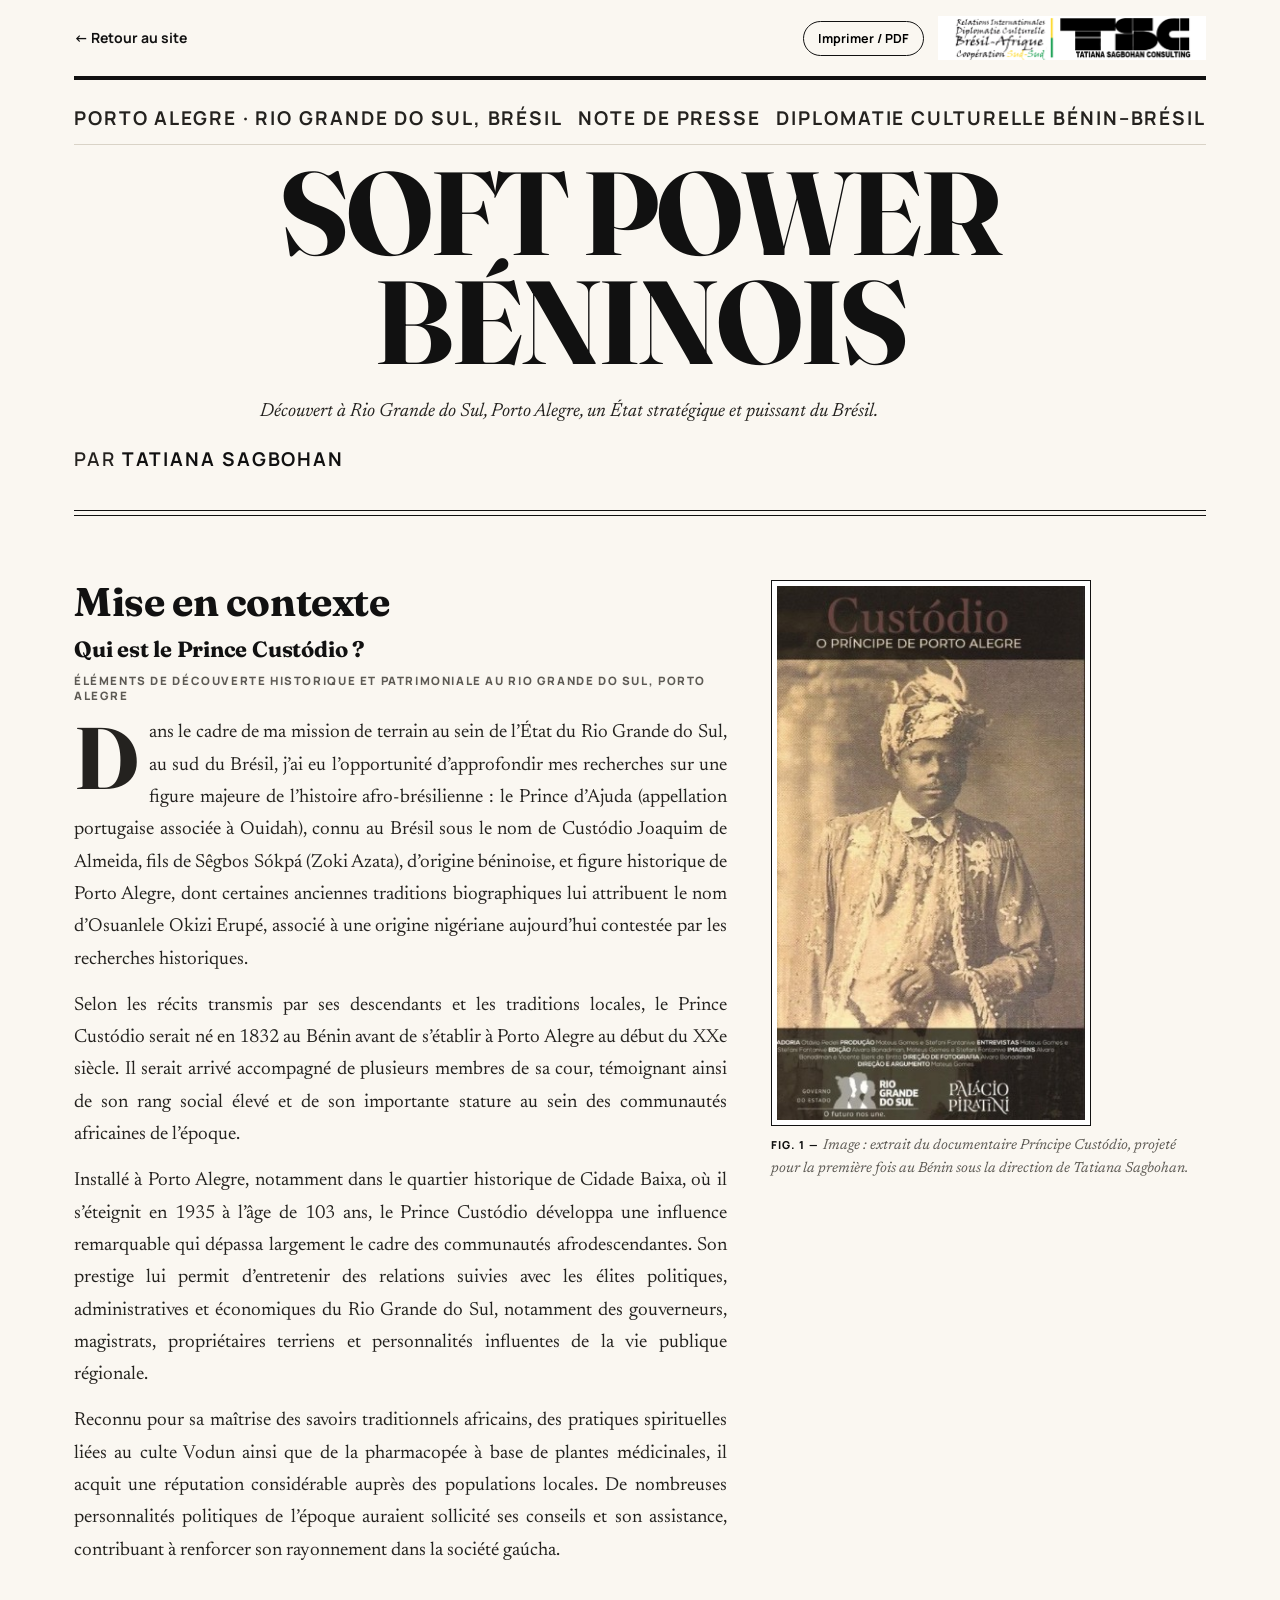
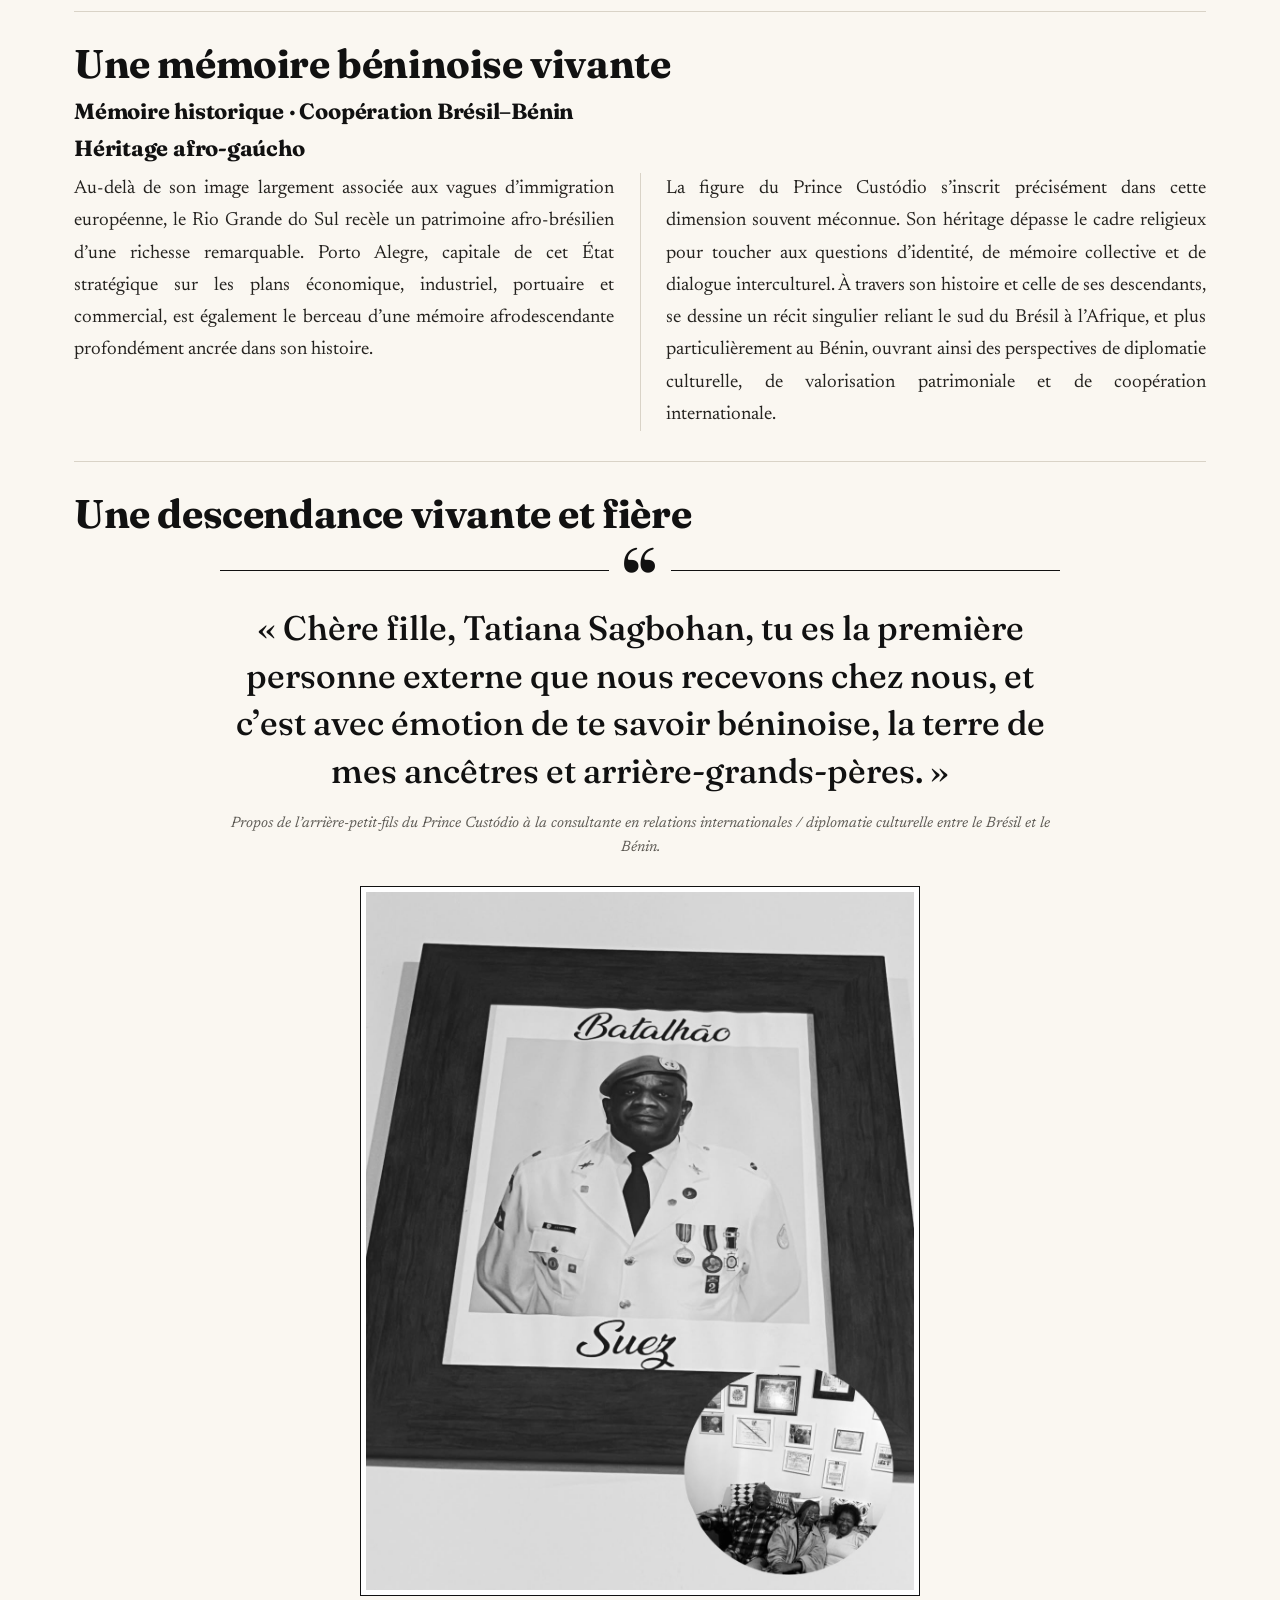
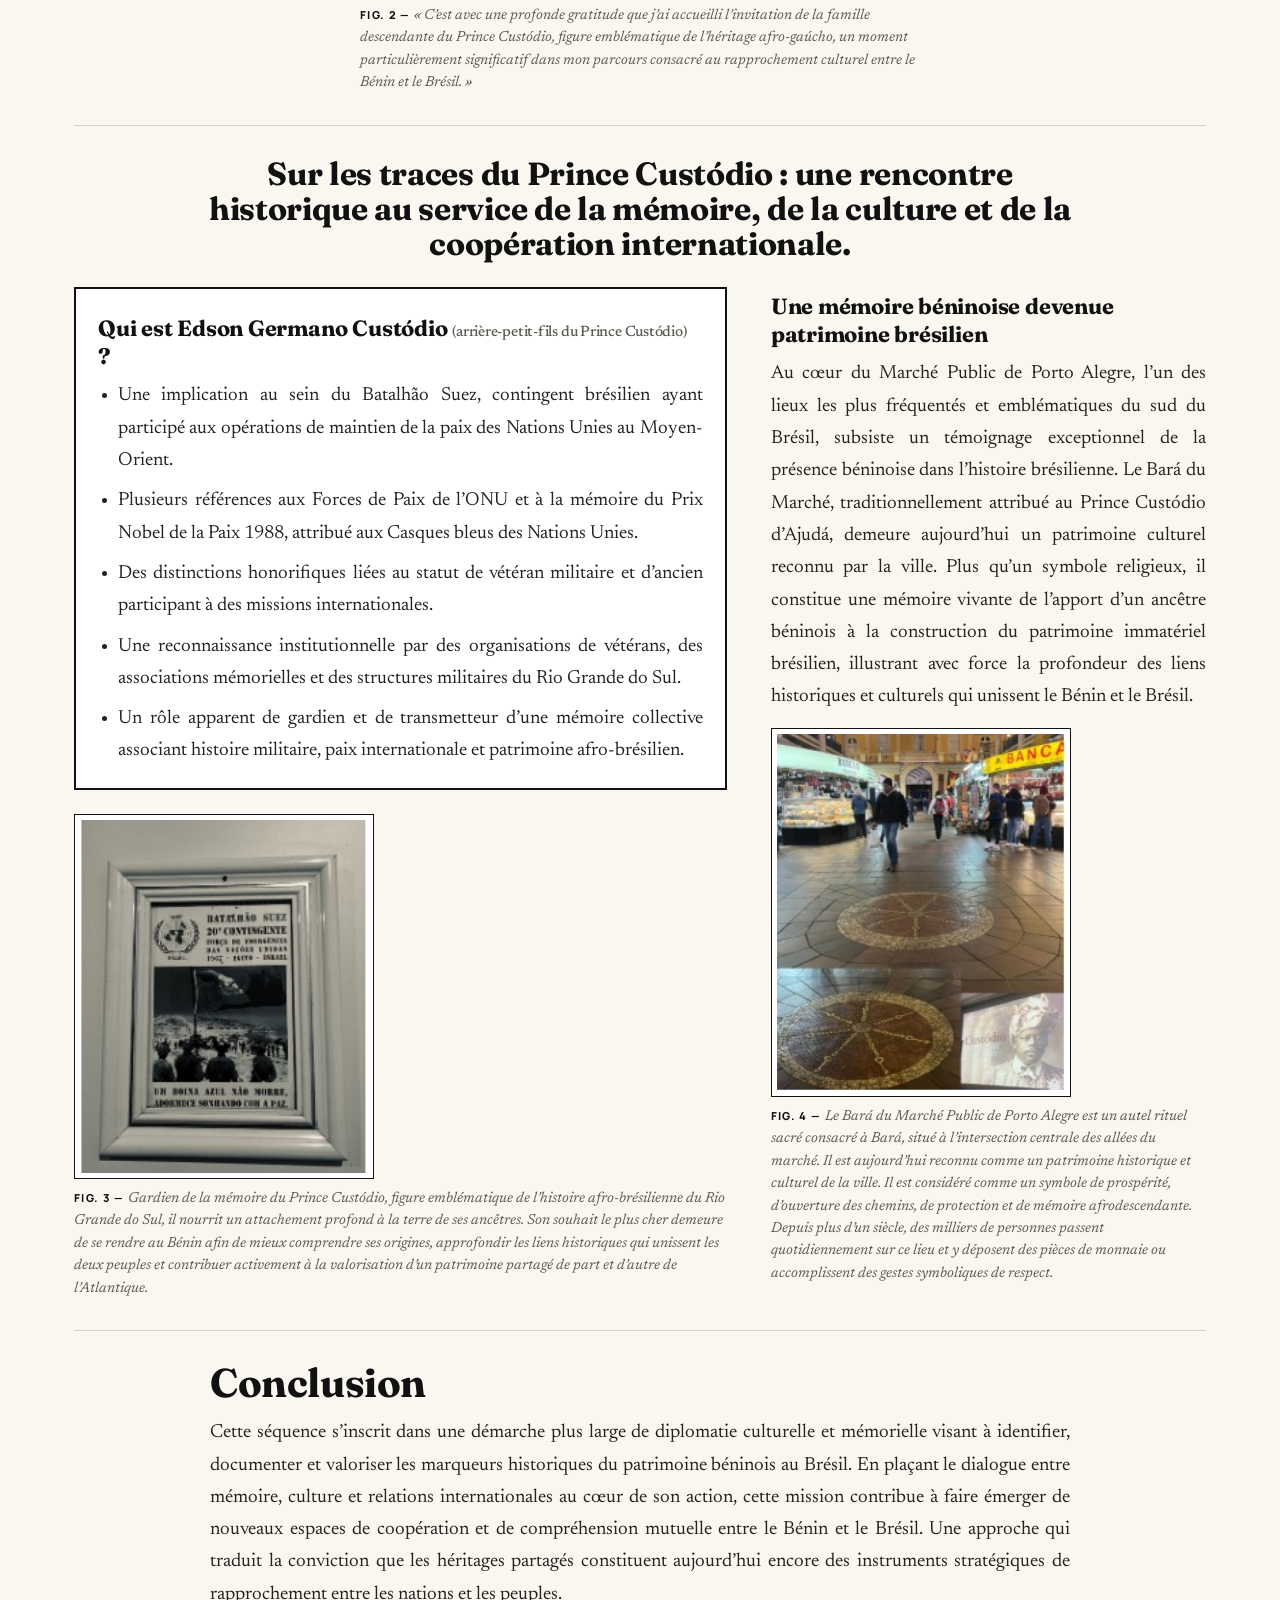
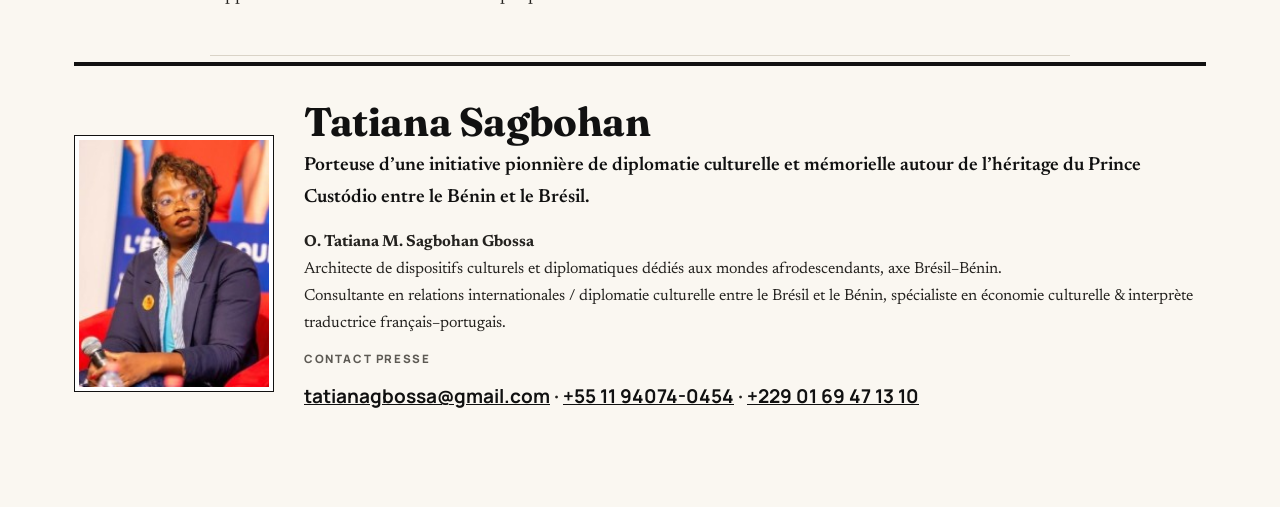
==== commit f4606745: "Note de presse : précision Ajuda et nom tronqué dans la citation - Ajout de la mention « (appellatio" ====
--- a/site/note-soft-power-beninois.html
+++ b/site/note-soft-power-beninois.html
@@ -33,7 +33,7 @@
       <h2>Mise en contexte</h2>
       <h3>Qui est le Prince Custódio ?</h3>
       <p class="p-label">Éléments de découverte historique et patrimoniale au Rio Grande do Sul, Porto Alegre</p>
-      <p>Dans le cadre de ma mission de terrain au sein de l’État du Rio Grande do Sul, au sud du Brésil, j’ai eu l’opportunité d’approfondir mes recherches sur une figure majeure de l’histoire afro-brésilienne : le Prince d’Ajuda, connu au Brésil sous le nom de Custódio Joaquim de Almeida, fils de Sêgbos Sókpá (Zoki Azata), d’origine béninoise, et figure historique de Porto Alegre, dont certaines anciennes traditions biographiques lui attribuent le nom d’Osuanlele Okizi Erupé, associé à une origine nigériane aujourd’hui contestée par les recherches historiques.</p>
+      <p>Dans le cadre de ma mission de terrain au sein de l’État du Rio Grande do Sul, au sud du Brésil, j’ai eu l’opportunité d’approfondir mes recherches sur une figure majeure de l’histoire afro-brésilienne : le Prince d’Ajuda (appellation portugaise associée à Ouidah), connu au Brésil sous le nom de Custódio Joaquim de Almeida, fils de Sêgbos Sókpá (Zoki Azata), d’origine béninoise, et figure historique de Porto Alegre, dont certaines anciennes traditions biographiques lui attribuent le nom d’Osuanlele Okizi Erupé, associé à une origine nigériane aujourd’hui contestée par les recherches historiques.</p>
       <p>Selon les récits transmis par ses descendants et les traditions locales, le Prince Custódio serait né en 1832 au Bénin avant de s’établir à Porto Alegre au début du XXe siècle. Il serait arrivé accompagné de plusieurs membres de sa cour, témoignant ainsi de son rang social élevé et de son importante stature au sein des communautés africaines de l’époque.</p>
       <p>Installé à Porto Alegre, notamment dans le quartier historique de Cidade Baixa, où il s’éteignit en 1935 à l’âge de 103 ans, le Prince Custódio développa une influence remarquable qui dépassa largement le cadre des communautés afrodescendantes. Son prestige lui permit d’entretenir des relations suivies avec les élites politiques, administratives et économiques du Rio Grande do Sul, notamment des gouverneurs, magistrats, propriétaires terriens et personnalités influentes de la vie publique régionale.</p>
       <p>Reconnu pour sa maîtrise des savoirs traditionnels africains, des pratiques spirituelles liées au culte Vodun ainsi que de la pharmacopée à base de plantes médicinales, il acquit une réputation considérable auprès des populations locales. De nombreuses personnalités politiques de l’époque auraient sollicité ses conseils et son assistance, contribuant à renforcer son rayonnement dans la société gaúcha.</p>
--- a/site/note.css
+++ b/site/note.css
@@ -43,7 +43,7 @@
 .p-box ul{margin-bottom:12px}
 .paper ul{padding-left:20px;margin:8px 0 14px;display:grid;gap:8px}
 .p-quote-sec blockquote{position:relative;margin:34px auto 0;max-width:840px;padding:34px 0 0;border-top:1px solid var(--ink);border-left:0;font:500 clamp(22px,2.9vw,34px)/1.4 'Fraunces',serif;text-align:center}
-.p-quote-sec blockquote::before{content:"\201C";position:absolute;top:-28px;left:50%;transform:translateX(-50%);padding:0 14px;background:var(--paper);font:700 78px/1 'Fraunces',serif}
+.p-quote-sec blockquote::before{content:"\201C";position:absolute;top:-28px;left:50%;transform:translateX(-50%);padding:0 14px;background:linear-gradient(var(--paper),var(--paper)) no-repeat center 22px/100% 12px;font:700 78px/1 'Fraunces',serif}
 .p-quote-sec cite{display:block;margin-top:16px;font:italic 400 15px/1.6 'Newsreader',serif;color:var(--mut)}
 .p-concl{max-width:860px;margin:0 auto}
 .p-sign{display:grid;grid-template-columns:200px 1fr;gap:30px;align-items:center;padding-top:34px;margin-top:6px;border-top:4px solid var(--ink)}
